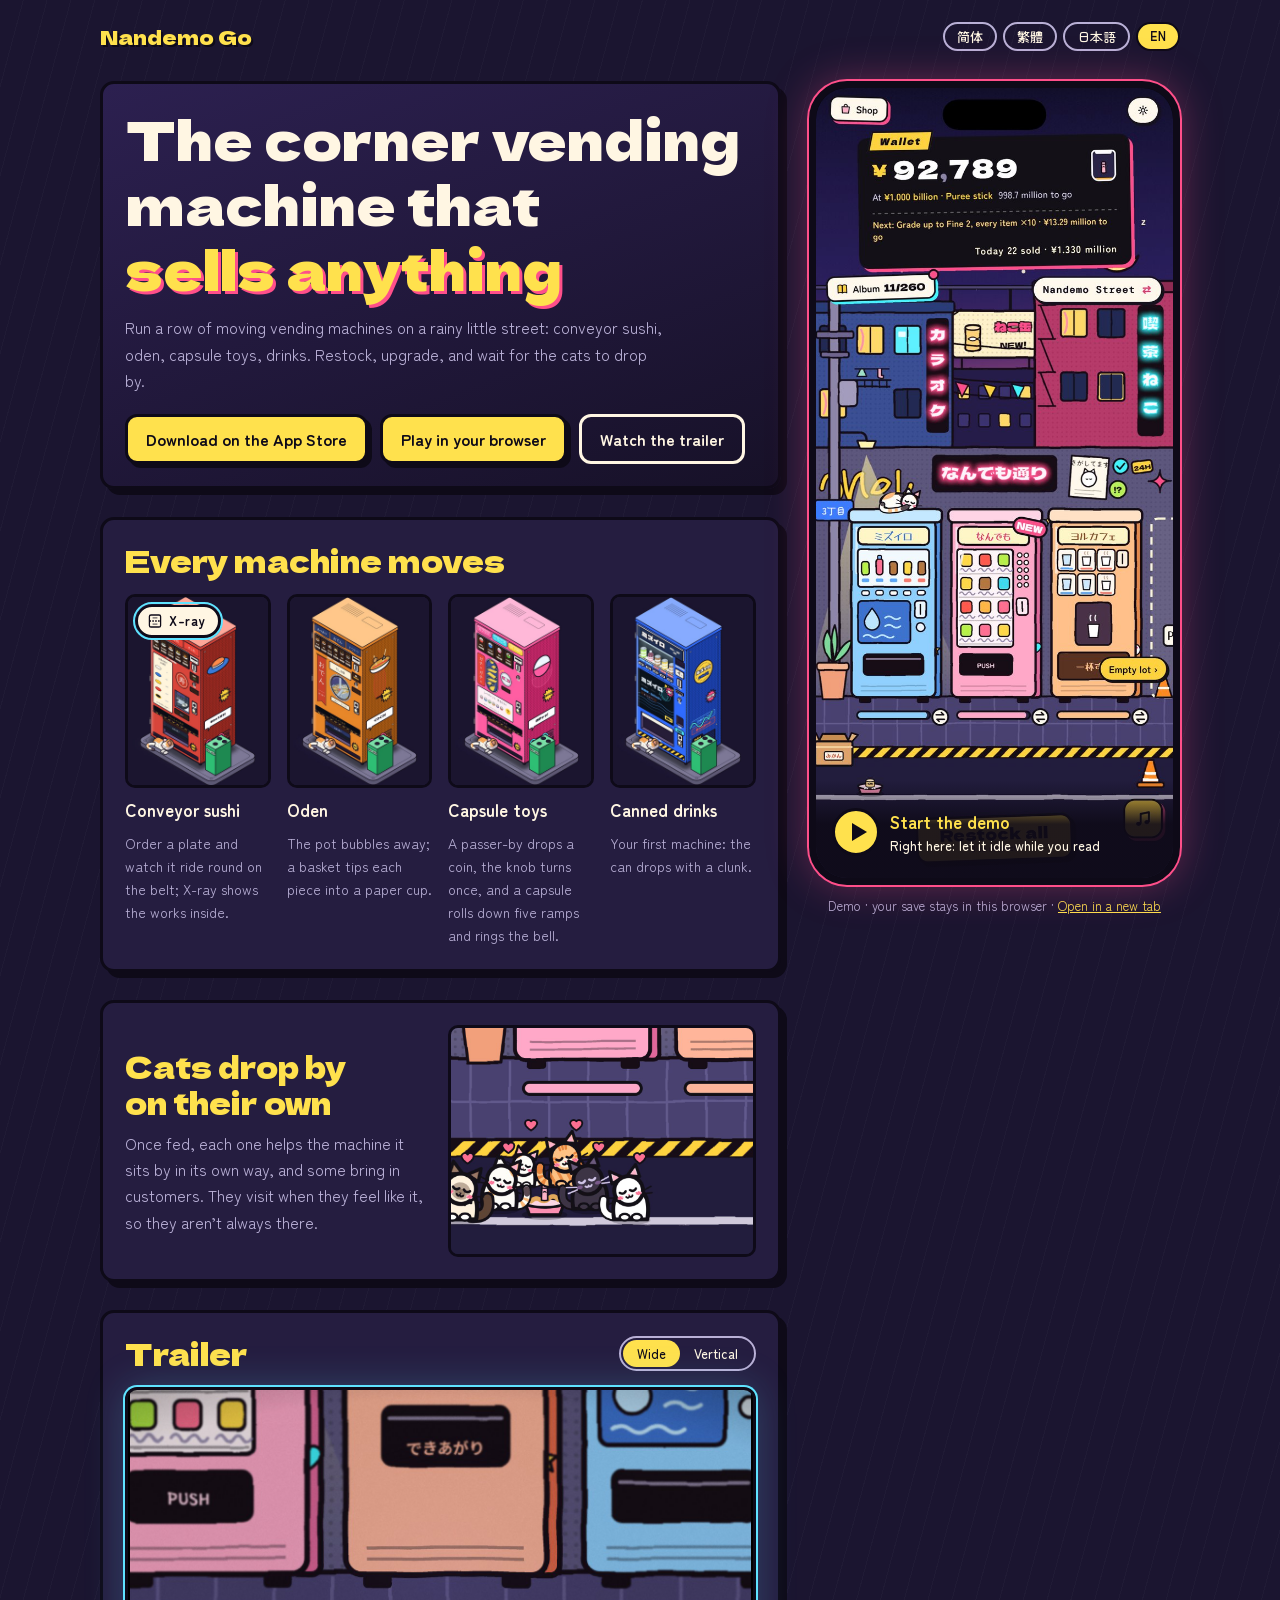
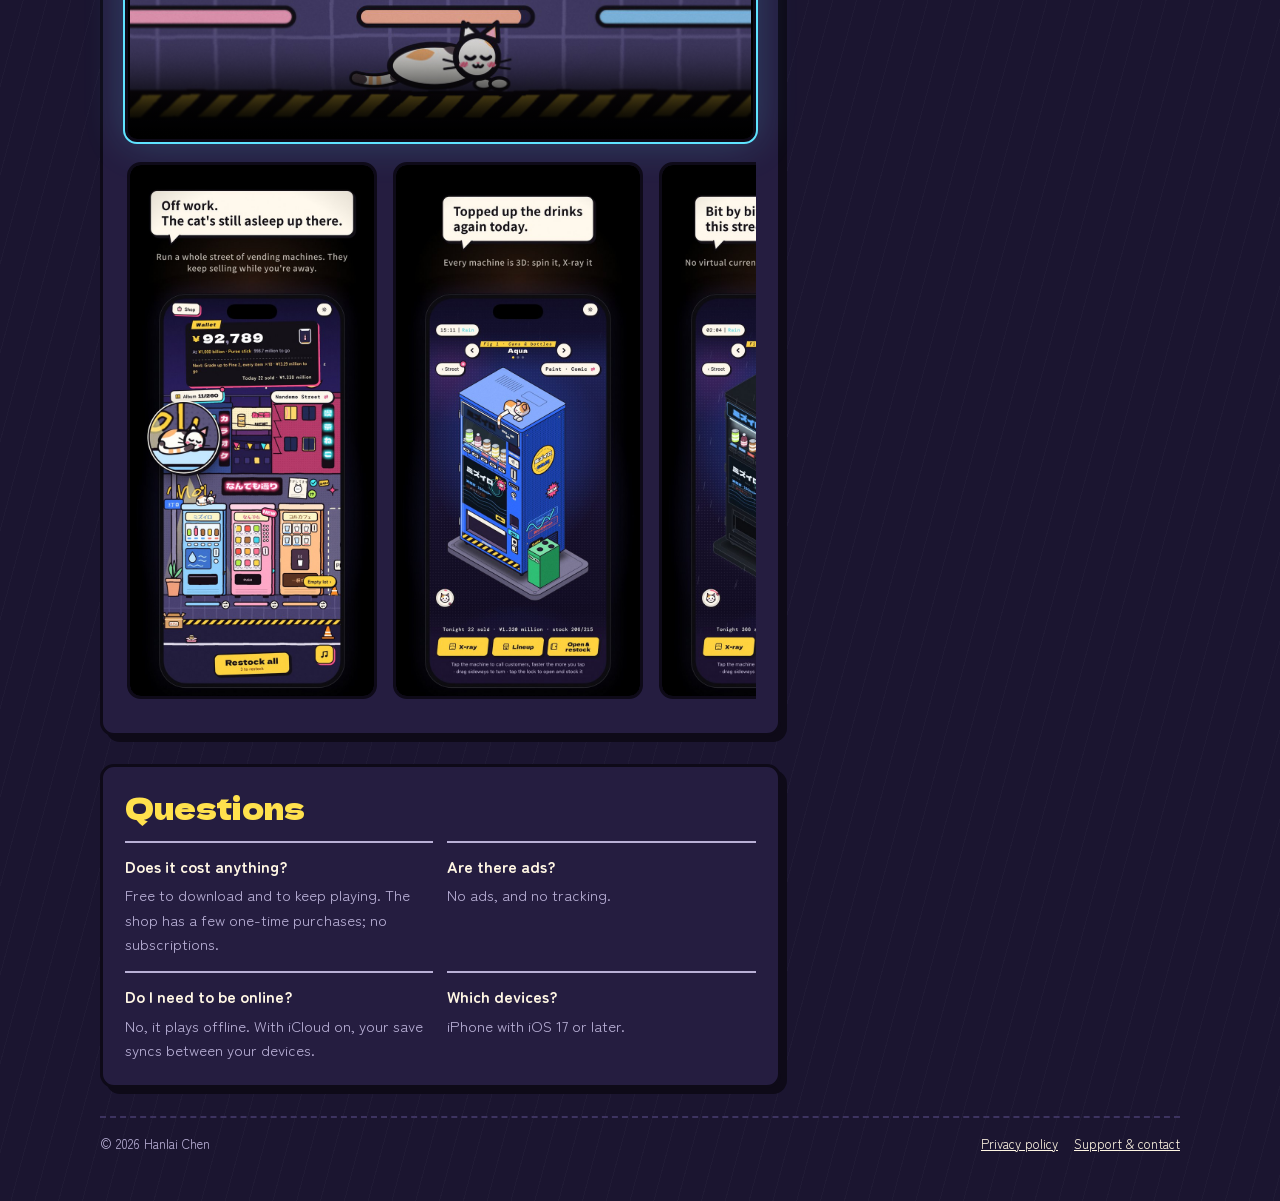
==== index.html @ 7f9e03bc "Home page: one phone that plays the game, beside the page The owner (2026-10-28): the game on the ho" ====
<!doctype html>
<html lang="zh-Hans">
<head>
<meta charset="utf-8">
<meta name="viewport" content="width=device-width,initial-scale=1,viewport-fit=cover">
<title>南丁猫自贩机 · Nandemo Go</title>
<meta name="description" content="Run a row of moving vending machines on a rainy little street, and wait for the cats to drop by. An idle game for iPhone.">
<meta name="theme-color" content="#1b1530">
<meta property="og:type" content="website">
<meta property="og:title" content="Nandemo Go: Idle Vending">
<meta property="og:description" content="Run a row of moving vending machines on a rainy little street, and wait for the cats to drop by.">
<meta property="og:url" content="https://michael2221807.github.io/nandemo-go/">
<meta property="og:image" content="https://michael2221807.github.io/nandemo-go/assets/og.jpg">
<meta name="twitter:card" content="summary_large_image">
<link rel="icon" href="assets/favicon.png">
<link rel="apple-touch-icon" href="assets/apple-touch-icon.png">
<link rel="stylesheet" href="site.css?v=20261028-1750">
</head>
<body>
<div class="wrap">
  <header class="bar">
    <a class="logo" href="./" data-t="name">南丁猫自贩机</a>
    <div class="langs" role="group" aria-label="Language"></div>
  </header>

  <div class="layout">
  <main class="flow">
  <section class="lot hero">
    <div class="hero-copy">
      <h1 data-t="h1">街角那台<em>什么都卖</em>的自贩机</h1>
      <p class="lead" data-t="lead">在雨夜的小街上经营一排会动的自动贩卖机：回转寿司、关东煮、扭蛋、饮料。补货、升级，等猫来串门。</p>
      <div class="ctas">
        <a class="badge" id="dl" href="https://apps.apple.com/app/id6826643374"><img id="badge" src="https://tools.applemarketingtools.com/api/badges/download-on-the-app-store/black/zh-cn" alt="在 App Store 下载" data-a="dl" width="150" height="50" onerror="this.parentNode.classList.add('off')"><span class="cta" data-t="dl">在 App Store 下载</span></a>
        <a class="cta" id="try" href="demo/" data-t="try">在浏览器里试玩</a>
        <a class="cta ghost" href="#trailer" data-t="watch">看预告片</a>
      </div>
    </div>
  </section>

  <section class="lot machines">
    <h2 data-t="h2m">每一台都会动</h2>
    <div class="m"><figure class="xr"><video src="assets/m/sushi.mp4" poster="assets/m/sushi.jpg" width="600" height="800" autoplay muted loop playsinline aria-hidden="true"></video><video class="in" src="assets/m/sushi-xray.mp4" poster="assets/m/sushi-xray.jpg" width="600" height="800" autoplay muted loop playsinline aria-hidden="true"></video><i class="scan"></i><button class="xrb" type="button" aria-pressed="false"><svg viewBox="0 0 20 20" fill="none" stroke="currentColor" stroke-width="1.6" aria-hidden="true"><rect x="3" y="2.5" width="14" height="15" rx="2"/><path d="M3 10h14" stroke-dasharray="2 1.6"/><path d="M7 6h6M7 14h6" opacity=".6"/></svg><span data-t="xr">透视</span></button></figure><b data-t="m1n">回转寿司</b><span data-t="m1">点一盘，看它在传送带上转过来；透视模式能看到里面的机关。</span></div>
    <div class="m"><figure><img src="assets/m/oden.jpg" alt="关东煮自贩机" data-a="m2n" width="600" height="800" loading="lazy"></figure><b data-t="m2n">关东煮</b><span data-t="m2">锅里咕嘟咕嘟，捞篮把料一块块倒进纸杯。</span></div>
    <div class="m"><figure><img src="assets/m/gacha.jpg" alt="扭蛋机" data-a="m3n" width="600" height="800" loading="lazy"></figure><b data-t="m3n">扭蛋</b><span data-t="m3">路人投币，旋钮转一圈，扭蛋顺着五道坡滚下来，敲响铃铛。</span></div>
    <div class="m"><figure><img src="assets/m/drink.jpg" alt="罐装饮料自贩机" data-a="m4n" width="600" height="800" loading="lazy"></figure><b data-t="m4n">罐装饮料</b><span data-t="m4">第一台机器，罐子「哐」地掉下来。</span></div>
  </section>

  <section class="lot cats">
    <div style="display:grid;gap:10px;min-width:0">
      <h2 data-t="h2c">猫会自己来串门</h2>
      <p class="lead" data-t="cats">喂饱它们，它们会用自己的方式帮身边的机器，有的还会招来客人。它们随心情来，不一定每次都在。</p>
    </div>
    <img src="assets/cats.jpg" alt="游戏画面：猫咪们围着碗吃饭" data-a="catsA" width="960" height="720" loading="lazy">
  </section>

  <section class="lot" id="trailer">
    <div class="th"><h2 data-t="h2t">预告片</h2><div class="seg" role="group" aria-label="Trailer"><button type="button" data-o="h" aria-pressed="true" data-t="tH">横版</button><button type="button" data-o="v" aria-pressed="false" data-t="tV">竖版</button></div></div>
    <video class="film" controls playsinline preload="none" poster="assets/poster-h.jpg" src="assets/trailer-h.mp4"></video>
    <div class="rail" id="rail"></div>
  </section>

  <section class="lot faq">
    <h2 data-t="h2f">常见问题</h2>
    <dl>
      <div><dt data-t="q1">要钱吗？</dt><dd data-t="a1">免费下载，可以一直玩下去。商店里有几件一次买断的东西，没有订阅。</dd></div>
      <div><dt data-t="q2">有广告吗？</dt><dd data-t="a2">没有广告，也不追踪你。</dd></div>
      <div><dt data-t="q3">要联网吗？</dt><dd data-t="a3">不用，离线就能玩。开了 iCloud 会在你的设备之间同步存档。</dd></div>
      <div><dt data-t="q4">支持哪些设备？</dt><dd data-t="a4">iPhone，iOS 17 或更新。</dd></div>
    </dl>
  </section>
  </main>

  <aside class="stage" id="stage" aria-label="Demo">
    <div class="phone" id="phone">
      <img id="shot" src="assets/phone-zh-Hans.jpg" alt="" data-a="shotA">
      <button type="button" class="play" id="play"><i></i><span><b data-t="playB">开始试玩</b><small data-t="playS">就在这一页，边看边挂机</small></span></button>
      <button type="button" class="shut" id="shut" data-t="shut" hidden>收起</button>
    </div>
    <p class="stage-note"><span data-t="demoNote">试玩版 · 存档留在这个浏览器里</span> · <a id="full" href="demo/" target="_blank" rel="noopener" data-t="full">全屏玩</a></p>
  </aside>
  </div>

  <footer>
    <span>© 2026 Hanlai Chen</span>
    <nav><a href="privacy.html" data-keep="privacy.html" data-t="privacy">隐私政策</a><a href="support.html" data-keep="support.html" data-t="support">支持与联系</a></nav>
  </footer>
</div>

<script src="i18n.js?v=20261028-1750"></script>
<script>
const CUT = { 'zh-Hans': '', 'zh-Hant': '-hant', ja: '-ja', en: '-en' };
const BADGE = { 'zh-Hans': 'zh-cn', 'zh-Hant': 'zh-tw', ja: 'ja-jp', en: 'en-us' };
SITE.page({
  'zh-Hans': { title: '南丁猫自贩机 · Nandemo Go', name: '南丁猫自贩机', h1: '街角那台<em>什么都卖</em>的自贩机',
    lead: '在雨夜的小街上经营一排会动的自动贩卖机：回转寿司、关东煮、扭蛋、饮料。补货、升级，等猫来串门。',
    dl: '在 App Store 下载', watch: '看预告片', trailerV: '预告片 · 71 秒竖版', shotA: '游戏截图：夜晚小街上的一排自贩机',
    h2m: '每一台都会动', m1n: '回转寿司', xr: '透视', m1: '点一盘，看它在传送带上转过来；透视模式能看到里面的机关。',
    m2n: '关东煮', m2: '锅里咕嘟咕嘟，捞篮把料一块块倒进纸杯。', m3n: '扭蛋', m3: '路人投币，旋钮转一圈，扭蛋顺着五道坡滚下来，敲响铃铛。',
    m4n: '罐装饮料', m4: '第一台机器，罐子「哐」地掉下来。',
    h2c: '猫会自己来串门', cats: '喂饱它们，它们会用自己的方式帮身边的机器，有的还会招来客人。它们随心情来，不一定每次都在。', catsA: '游戏画面：猫咪们围着碗吃饭',
    h2t: '预告片', h2f: '常见问题',
    q1: '要钱吗？', a1: '免费下载，可以一直玩下去。商店里有几件一次买断的东西，没有订阅。', q2: '有广告吗？', a2: '没有广告，也不追踪你。',
    q3: '要联网吗？', a3: '不用，离线就能玩。开了 iCloud 会在你的设备之间同步存档。', q4: '支持哪些设备？', a4: 'iPhone，iOS 17 或更新。',
    playB: '开始试玩', playS: '就在这一页，边看边挂机', shut: '收起', demoNote: '试玩版 · 存档留在这个浏览器里', full: '新标签页打开', tH: '横版', tV: '竖版',
    try: '在浏览器里试玩', privacy: '隐私政策', support: '支持与联系' },
  'zh-Hant': { title: '南丁貓自販機 · Nandemo Go', name: '南丁貓自販機', h1: '街角那台<em>什麼都賣</em>的自販機',
    lead: '在雨夜的小街上經營一排會動的自動販賣機：迴轉壽司、關東煮、扭蛋、飲料。補貨、升級，等貓來串門子。',
    dl: '在 App Store 下載', watch: '看預告片', trailerV: '預告片 · 71 秒直式', shotA: '遊戲截圖：夜晚小街上的一排自販機',
    h2m: '每一台都會動', m1n: '迴轉壽司', xr: '透視', m1: '點一盤，看它在輸送帶上轉過來；透視模式能看到裡面的機關。',
    m2n: '關東煮', m2: '鍋裡咕嘟咕嘟，撈籃把料一塊塊倒進紙杯。', m3n: '扭蛋', m3: '路人投幣，旋鈕轉一圈，扭蛋順著五道坡滾下來，敲響鈴鐺。',
    m4n: '罐裝飲料', m4: '第一台機器，罐子「哐」地掉下來。',
    h2c: '貓會自己來串門子', cats: '餵飽牠們，牠們會用自己的方式幫身邊的機器，有的還會招來客人。牠們隨心情來，不一定每次都在。', catsA: '遊戲畫面：貓咪們圍著碗吃飯',
    h2t: '預告片', h2f: '常見問題',
    q1: '要錢嗎？', a1: '免費下載，可以一直玩下去。商店裡有幾件一次買斷的東西，沒有訂閱。', q2: '有廣告嗎？', a2: '沒有廣告，也不追蹤你。',
    q3: '要連網嗎？', a3: '不用，離線就能玩。開了 iCloud 會在你的裝置之間同步存檔。', q4: '支援哪些裝置？', a4: 'iPhone，iOS 17 或更新版本。',
    playB: '開始試玩', playS: '就在這一頁，邊看邊掛機', shut: '收起', demoNote: '試玩版 · 存檔留在這個瀏覽器裡', full: '新分頁開啟', tH: '橫式', tV: '直式',
    try: '在瀏覽器裡試玩', privacy: '隱私權政策', support: '支援與聯絡' },
  ja: { title: 'なんでも自販機 · Nandemo Go', name: 'なんでも自販機', h1: '街角の<em>なんでも売る</em>自販機',
    lead: '雨の夜の小さな通りで、動く自動販売機を並べて営む。回転寿司、おでん、ガチャ、ドリンク。補充して、改良して、猫が来るのを待つ。',
    dl: 'App Store からダウンロード', watch: 'トレーラーを見る', trailerV: 'トレーラー · 71 秒 縦型', shotA: 'ゲーム画面：夜の通りに並ぶ自販機',
    h2m: 'どの台もちゃんと動く', m1n: '回転寿司', xr: '透視', m1: '一皿たのむと、ベルトに乗って回ってくる。透視モードで中のからくりも見える。',
    m2n: 'おでん', m2: '鍋がぐつぐつ。かごが具をひとつずつカップへ。', m3n: 'ガチャ', m3: '通りがかりの人がコインを入れると、ハンドルがひと回り。カプセルが五つの坂を転がって、ベルを鳴らす。',
    m4n: '缶ドリンク', m4: '最初の一台。缶が「ガコン」と落ちてくる。',
    h2c: '猫がふらっと遊びに来る', cats: 'おなかいっぱいになると、そばの台をそれぞれのやり方で手伝う。お客さんを呼んでくる猫もいる。気まぐれなので、いつもいるとは限らない。', catsA: 'ゲーム画面：お皿を囲んでごはんを食べる猫たち',
    h2t: 'トレーラー', h2f: 'よくある質問',
    q1: 'お金はかかる？', a1: 'ダウンロード無料で、ずっと遊べる。ショップには買い切りのアイテムがいくつかあり、サブスクはない。', q2: '広告はある？', a2: '広告はなく、トラッキングもしない。',
    q3: 'ネットは必要？', a3: 'いらない。オフラインで遊べる。iCloud をオンにすると、端末どうしでセーブを同期する。', q4: '対応端末は？', a4: 'iPhone、iOS 17 以降。',
    playB: '体験版をはじめる', playS: 'このページのまま、眺めながら放置できる', shut: '閉じる', demoNote: '体験版 · セーブはこのブラウザに残る', full: '新しいタブで開く', tH: '横', tV: '縦',
    try: 'ブラウザで遊ぶ', privacy: 'プライバシーポリシー', support: 'サポート・お問い合わせ' },
  en: { title: 'Nandemo Go: Idle Vending', name: 'Nandemo Go', h1: 'The corner vending machine that <em>sells anything</em>',
    lead: 'Run a row of moving vending machines on a rainy little street: conveyor sushi, oden, capsule toys, drinks. Restock, upgrade, and wait for the cats to drop by.',
    dl: 'Download on the App Store', watch: 'Watch the trailer', trailerV: 'Trailer · 71 s vertical', shotA: 'Game screenshot: a row of vending machines on a street at night',
    h2m: 'Every machine moves', m1n: 'Conveyor sushi', xr: 'X-ray', m1: 'Order a plate and watch it ride round on the belt; X-ray shows the works inside.',
    m2n: 'Oden', m2: 'The pot bubbles away; a basket tips each piece into a paper cup.', m3n: 'Capsule toys', m3: 'A passer-by drops a coin, the knob turns once, and a capsule rolls down five ramps and rings the bell.',
    m4n: 'Canned drinks', m4: 'Your first machine: the can drops with a clunk.',
    h2c: 'Cats drop by on their own', cats: 'Once fed, each one helps the machine it sits by in its own way, and some bring in customers. They visit when they feel like it, so they aren’t always there.', catsA: 'Game picture: cats eating around a bowl',
    h2t: 'Trailer', h2f: 'Questions',
    q1: 'Does it cost anything?', a1: 'Free to download and to keep playing. The shop has a few one-time purchases; no subscriptions.', q2: 'Are there ads?', a2: 'No ads, and no tracking.',
    q3: 'Do I need to be online?', a3: 'No, it plays offline. With iCloud on, your save syncs between your devices.', q4: 'Which devices?', a4: 'iPhone with iOS 17 or later.',
    playB: 'Start the demo', playS: 'Right here: let it idle while you read', shut: 'Close', demoNote: 'Demo · your save stays in this browser', full: 'Open in a new tab', tH: 'Wide', tV: 'Vertical',
    try: 'Play in your browser', privacy: 'Privacy policy', support: 'Support & contact' }
}, lang => {
  // this language's game screenshot in the phone, Apple's badge in this language, and the four store screenshots
  const shot = document.getElementById('shot');
  if (shot) shot.src = `assets/phone-${lang}.jpg`;
  // Apple's badge in this language; if it can't load, the lemon button from the sketch stands in
  document.getElementById('dl').classList.remove('off');
  document.getElementById('badge').src = `https://tools.applemarketingtools.com/api/badges/download-on-the-app-store/black/${BADGE[lang]}`;
  // the trailer in this page's language (its bubbles, chips and end card)
  const film = document.querySelector('.film'), src = `assets/trailer-${window.orient || 'h'}${CUT[lang]}.mp4`;
  if (film.getAttribute('src') !== src) film.setAttribute('src', src);
  // the demo in this page's language (a playing one reloads in it; the player's own pick in the game holds until this changes)
  const demo = `demo/?lang=${lang}`;
  document.getElementById('try').href = demo; document.getElementById('full').href = demo;
  const frame = document.querySelector('#phone iframe');
  if (frame && frame.getAttribute('src') !== demo) frame.setAttribute('src', demo);

  document.getElementById('rail').innerHTML = ['1-street', '2-machine', '3-neon', '4-album']
    .map(n => `<img src="assets/shots/${lang}-${n}.jpg" alt="" width="660" height="1434" loading="lazy">`).join('');
});
// the sushi machine's 透视 switch, as in the game: a scan line sweeps down and the works show through (up again to switch back)
const xr = document.querySelector('.m figure.xr');
xr.querySelector('.xrb').addEventListener('click', e => {
  const on = xr.classList.toggle('on'); e.currentTarget.setAttribute('aria-pressed', on); e.currentTarget.classList.add('used');
  xr.classList.add('go'); clearTimeout(xr.t); xr.t = setTimeout(() => xr.classList.remove('go'), 650);
  xr.querySelectorAll('video').forEach(v => v.play().catch(() => {}));
});
// the sushi machine's loops hold still for anyone who asked for less motion
if (matchMedia('(prefers-reduced-motion: reduce)').matches) document.querySelectorAll('.m video').forEach(v => { v.removeAttribute('autoplay'); v.pause(); });
// the trailers start at half volume (the owner, 2026-10-28: the music was too loud); the player's slider still goes up
const film = document.querySelector('.film'); film.volume = .5;
// 横版 / 竖版: one player, the vertical cut in a phone-shaped frame
window.orient = 'h';
const filmSrc = () => `assets/trailer-${window.orient}${CUT[document.documentElement.lang]}.mp4`;
document.querySelector('.seg').addEventListener('click', e => {
  const b = e.target.closest('button'); if (!b || b.dataset.o === window.orient) return;
  window.orient = b.dataset.o;
  document.querySelectorAll('.seg button').forEach(x => x.setAttribute('aria-pressed', String(x === b)));
  film.classList.toggle('v', window.orient === 'v'); film.poster = `assets/poster-${window.orient}.jpg`; film.src = filmSrc(); film.volume = .5;
});
// the demo: the game's web trial in the page's one phone. On a wide screen the phone stays in view beside the page
// (sticky) so the game idles while people read; on a narrow one it opens over the page, and 收起 puts it away
// without stopping it (the frame stays loaded), with a chip to come back
const stage = document.getElementById('stage'), phone = document.getElementById('phone'), wide = matchMedia('(min-width: 980px)');
const demoSrc = () => `demo/?lang=${document.documentElement.lang}`;
function startDemo(e) {
  if (e) e.preventDefault();
  let f = phone.querySelector('iframe');
  if (!f) {
    phone.querySelector('#shot').remove(); phone.querySelector('#play').remove();
    phone.insertAdjacentHTML('afterbegin', `<iframe src="${demoSrc()}" title="Nandemo Go demo" allow="autoplay; fullscreen"></iframe>`);
    f = phone.querySelector('iframe'); stage.classList.add('live');
  }
  if (!wide.matches) { stage.classList.add('open'); document.body.classList.add('lock'); document.getElementById('shut').hidden = false; }
  else stage.scrollIntoView({ block: 'nearest', behavior: 'smooth' });
  f.focus();
}
document.getElementById('play').addEventListener('click', startDemo);
document.getElementById('try').addEventListener('click', startDemo);
const back = document.createElement('button'); back.type = 'button'; back.className = 'cta back'; back.hidden = true;
document.body.appendChild(back); back.addEventListener('click', startDemo);
const BACK = { 'zh-Hans': '回到游戏', 'zh-Hant': '回到遊戲', ja: 'ゲームに戻る', en: 'Back to the game' };
document.getElementById('shut').addEventListener('click', () => {
  stage.classList.remove('open'); document.body.classList.remove('lock'); document.getElementById('shut').hidden = true; back.textContent = BACK[document.documentElement.lang]; back.hidden = false;
});
</script>
</body>
</html>
---- site.css ----
/* 夜街霓虹 (style A, the sketch of 2026-10-24): one long night street — each section is a lit "lot" on the street */
@import url("https://fonts.googleapis.com/css2?family=Dela+Gothic+One&family=ZCOOL+QingKe+HuangYou&family=Zen+Maru+Gothic:wght@500;700&family=DM+Mono:wght@400;500&family=Noto+Sans+SC:wght@500;700&family=Noto+Sans+TC:wght@500;700&family=Chiron+GoRound+TC:wght@900&display=swap");
:root{
  --night:#1b1530; --night2:#251d40; --ink:#0e0a18; --paper:#fff6e3;
  --lemon:#ffe14d; --neon:#ff4f8a; --cyan:#5fe3ff; --muted:#b9b0d6;
  --display:"Dela Gothic One","Hiragino Sans",sans-serif;
  --body:"Zen Maru Gothic","PingFang SC","Hiragino Sans","Microsoft YaHei",sans-serif;
  --mono:"DM Mono",ui-monospace,monospace;
  color-scheme:dark;
}
/* Chinese text in faces that carry its own glyphs: the game's ND Sans for 简体, its 繁體 faces (Noto Sans TC, Chiron GoRound TC) */
html:lang(zh-Hans){--body:"Noto Sans SC","PingFang SC","Microsoft YaHei",sans-serif}
html:lang(zh-Hant){--body:"Noto Sans TC","PingFang TC","Microsoft JhengHei",sans-serif;--display:"Chiron GoRound TC","Dela Gothic One","PingFang TC",sans-serif}
*{box-sizing:border-box}
html{background:var(--night)}
body{margin:0;background:var(--night);color:var(--paper);font-family:var(--body);font-size:16px;line-height:1.65;-webkit-font-smoothing:antialiased;
  padding-left:max(16px,env(safe-area-inset-left,0px));padding-right:max(16px,env(safe-area-inset-right,0px));
  background-image:repeating-linear-gradient(105deg,transparent 0 22px,rgba(255,255,255,.025) 22px 23px)}
.wrap{max-width:1080px;margin:0 auto;display:grid;grid-template-columns:minmax(0,1fr);gap:28px;padding-block:20px calc(48px + env(safe-area-inset-bottom,0px))}
h1,h2{font-family:var(--display);font-weight:400;margin:0;text-wrap:balance;line-height:1.2}
html:lang(zh-Hans) h1,html:lang(zh-Hans) h2,html:lang(zh-Hans) .logo{font-family:"ZCOOL QingKe HuangYou","PingFang SC",sans-serif;letter-spacing:.02em}
html:lang(zh-Hant) h1,html:lang(zh-Hant) h2,html:lang(zh-Hant) .logo{font-weight:900}
p{margin:0}
a{color:inherit}
.lot{position:relative;display:grid;grid-template-columns:minmax(0,1fr);gap:16px;padding:22px;border:3px solid var(--ink);border-radius:14px;background:var(--night2);box-shadow:6px 6px 0 var(--ink)}
.bar{display:flex;flex-wrap:wrap;align-items:center;justify-content:space-between;gap:12px}
.logo{font-family:var(--display);font-size:20px;color:var(--lemon);text-shadow:2px 2px 0 var(--ink);text-decoration:none}
.langs{display:flex;flex-wrap:wrap;gap:6px}
.langs button{font:500 13px var(--mono);color:var(--paper);background:transparent;border:2px solid var(--muted);border-radius:999px;padding:3px 12px;cursor:pointer}
.langs button:lang(zh-Hans){font-family:"Noto Sans SC",var(--mono)}
.langs button:lang(zh-Hant){font-family:"Noto Sans TC",var(--mono)}
.langs button:lang(ja){font-family:"Zen Maru Gothic",var(--mono)}
.langs button[aria-pressed="true"]{background:var(--lemon);color:var(--ink);border-color:var(--ink)}
.langs button:focus-visible,.cta:focus-visible,.badge:focus-visible,.play:focus-visible,footer a:focus-visible,.logo:focus-visible{outline:3px solid var(--cyan);outline-offset:2px}
.hero{gap:28px;background:linear-gradient(160deg,#2c2050,#171128)}
.hero-copy{display:grid;gap:14px;min-width:0}
.hero h1{font-size:clamp(30px,5.4vw,54px)}
.hero h1 em{font-style:normal;color:var(--lemon);text-shadow:3px 3px 0 var(--neon)}
.lead{color:var(--muted);max-width:34em}
.ctas{display:flex;flex-wrap:wrap;align-items:center;gap:12px;margin-top:6px}
.badge{display:inline-block;line-height:0;border-radius:10px}
.badge img{height:50px;width:auto}
.badge .cta{display:none}
.badge.off{line-height:normal}
.badge.off img{display:none}
.badge.off .cta{display:inline-block}
.cta{font:700 16px var(--body);color:var(--ink);background:var(--lemon);border:3px solid var(--ink);border-radius:12px;padding:10px 18px;box-shadow:4px 4px 0 var(--ink);text-decoration:none;cursor:pointer}
.cta.ghost{background:transparent;color:var(--paper);border-color:var(--paper);box-shadow:none}
.phone{justify-self:center;width:100%;aspect-ratio:9/19.5;border:7px solid var(--ink);border-radius:38px;overflow:hidden;position:relative;background:#000;box-shadow:0 0 0 2px var(--neon),0 0 40px rgba(255,79,138,.35)}
.phone img{width:100%;height:100%;display:block;object-fit:cover;background:#000}
.phone iframe{width:100%;height:100%;border:0;display:block;background:#000}
.play{position:absolute;inset:auto 0 0;display:flex;align-items:center;gap:10px;padding:16px 14px 18px;border:0;color:var(--paper);text-align:left;cursor:pointer;
  background:linear-gradient(transparent,rgba(14,10,24,.92) 45%);font:500 13px var(--body)}
.play i{width:38px;height:38px;border-radius:50%;background:var(--lemon);border:3px solid var(--ink);position:relative;flex:none}
.play i::after{content:"";position:absolute;left:13px;top:9px;border-left:12px solid var(--ink);border-top:7px solid transparent;border-bottom:7px solid transparent}
h2{font-size:clamp(22px,3.4vw,30px);color:var(--lemon)}
.machines{grid-template-columns:repeat(4,minmax(0,1fr))}
.machines h2{grid-column:1/-1}
.m{display:grid;gap:8px;align-content:start}
.m figure{position:relative;margin:0;aspect-ratio:3/4;border:3px solid var(--ink);border-radius:10px;overflow:hidden;background:var(--night);display:grid;place-items:center}
.m figure img,.m figure video{width:100%;height:100%;object-fit:cover;display:block}
/* the sushi card's 透视 switch: the X-ray loop lies on top, uncovered from the top down behind a scan line */
.m figure.xr video.in{position:absolute;inset:0;clip-path:inset(0 0 100% 0);transition:clip-path .7s cubic-bezier(.55,0,.35,1)}
.m figure.xr.on video.in{clip-path:inset(0)}
.m figure.xr .scan{position:absolute;left:0;right:0;top:0;height:2px;background:var(--cyan);box-shadow:0 0 10px 2px rgba(95,227,255,.7);opacity:0;pointer-events:none;transition:top .7s cubic-bezier(.55,0,.35,1),opacity .2s}
.m figure.xr.on .scan{top:calc(100% - 2px)}
.m figure.xr.go .scan{opacity:1}
.xrb{position:absolute;left:8px;top:8px;display:inline-flex;align-items:center;gap:6px;font:700 13px/1 var(--body);letter-spacing:.04em;color:var(--ink);background:var(--paper);border:2px solid var(--ink);border-radius:999px;padding:6px 12px 6px 9px;box-shadow:2px 2px 0 var(--ink);cursor:pointer}
.xrb svg{width:16px;height:16px;flex:none}
.m .xrb span{color:inherit;font-size:inherit}
.xrb[aria-pressed="true"]{background:var(--cyan)}
.xrb:active{transform:translate(1px,1px);box-shadow:1px 1px 0 var(--ink)}
.xrb:focus-visible{outline:3px solid var(--lemon);outline-offset:2px}
@media (prefers-reduced-motion:no-preference){.xrb:not(.used)::after{content:"";position:absolute;inset:-5px;border:2px solid var(--cyan);border-radius:999px;animation:xping 1.8s ease-out infinite}@keyframes xping{0%{opacity:.9;transform:scale(.92)}70%,100%{opacity:0;transform:scale(1.18)}}}
@media (prefers-reduced-motion:reduce){.m figure.xr video.in,.m figure.xr .scan{transition:none}}
.m b{font-weight:700;font-size:17px}
.m span{color:var(--muted);font-size:14px}
.cats{grid-template-columns:minmax(0,1fr) minmax(0,1fr);align-items:center}
.cats img{width:100%;height:auto;border:3px solid var(--ink);border-radius:10px;display:block}
.film{width:100%;max-width:100%;aspect-ratio:16/9;display:block;border:3px solid var(--ink);border-radius:12px;background:#000;box-shadow:0 0 0 2px var(--cyan),0 0 40px rgba(95,227,255,.22)}
.rail{display:flex;gap:16px;overflow-x:auto;scroll-snap-type:x mandatory;padding:4px 2px 12px;justify-content:safe center}
.rail img{flex:0 0 auto;width:min(62vw,250px);height:auto;border:3px solid var(--ink);border-radius:14px;scroll-snap-align:center;display:block}
.faq dl{display:grid;grid-template-columns:repeat(auto-fit,minmax(220px,1fr));gap:14px;margin:0}
.faq div{border-top:2px solid var(--muted);padding-top:10px}
.faq dt{font-weight:700}
.faq dd{margin:4px 0 0;color:var(--muted);font-size:15px}
footer{display:flex;flex-wrap:wrap;gap:8px 20px;align-items:center;justify-content:space-between;color:var(--muted);font:400 13px var(--body);border-top:2px dashed #3d3360;padding-top:16px}
footer nav{display:flex;flex-wrap:wrap;gap:16px}
footer a{color:var(--paper)}
/* privacy and support: the same lot, a column of text */
.doc{gap:10px}
.doc h1{font-size:clamp(28px,4.6vw,40px);color:var(--lemon)}
.doc h2{font-size:20px;margin-top:18px}
.doc .date{font:500 13px var(--mono);color:var(--cyan)}
.doc p{max-width:40em;color:var(--paper)}
.doc .qa{border-top:2px solid var(--muted);padding-top:10px;margin-top:8px;max-width:40em}
.doc .qa b{display:block}
.doc .qa p{color:var(--muted)}
/* the page and its one phone (2026-10-28, the owner: the game on the home page, to leave idling while reading).
   Wide: the page on the left, the phone on the right staying in view (sticky). Narrow: the phone after the opening
   lot; the game opens over the page, 收起 puts it away still running, a chip brings it back */
.layout{display:grid;grid-template-columns:minmax(0,1fr) auto;gap:28px;align-items:start}
.flow{display:grid;grid-template-columns:minmax(0,1fr);gap:28px;min-width:0}
.stage{position:sticky;top:20px;display:grid;gap:10px;width:calc((100dvh - 96px) * 9 / 19.5);max-width:400px;min-width:300px}
.stage-note{font-size:13px;color:var(--muted);text-align:center}
.stage-note a{color:var(--lemon)}
.play{inset:auto 0 0;padding:28px 16px 22px}
.play span{display:grid;gap:2px}
.play b{font:700 17px var(--body);color:var(--lemon)}
.play small{font-size:13px;color:var(--paper)}
.play i{width:48px;height:48px}
.play i::after{left:17px;top:12px;border-left-width:15px;border-top-width:9px;border-bottom-width:9px}
@media (prefers-reduced-motion:no-preference){.stage:not(.live) .play i{animation:nudge 2.4s ease-in-out infinite}@keyframes nudge{0%,100%{transform:scale(1)}50%{transform:scale(1.08)}}}
.stage.live .phone{box-shadow:0 0 0 2px var(--lemon),0 0 46px rgba(255,225,77,.3)}
.shut{position:absolute;left:12px;top:calc(12px + env(safe-area-inset-top,0px));z-index:2;font:700 14px var(--body);color:var(--ink);background:var(--paper);border:2px solid var(--ink);border-radius:999px;padding:6px 14px;box-shadow:2px 2px 0 var(--ink);cursor:pointer}
.back{position:fixed;right:16px;bottom:calc(16px + env(safe-area-inset-bottom,0px));z-index:5}
.machines{grid-template-columns:repeat(2,minmax(0,1fr))}
.th{display:flex;flex-wrap:wrap;align-items:center;justify-content:space-between;gap:12px}
.seg{display:inline-flex;border:2px solid var(--muted);border-radius:999px;padding:2px}
.seg button{font:500 13px var(--body);color:var(--paper);background:transparent;border:0;border-radius:999px;padding:4px 14px;cursor:pointer}
.seg button[aria-pressed="true"]{background:var(--lemon);color:var(--ink)}
.film.v{aspect-ratio:9/16;max-height:80dvh;width:auto;justify-self:center}
@media (min-width:1240px){.machines{grid-template-columns:repeat(4,minmax(0,1fr))}}
@media (max-width:979px){
  .layout{grid-template-columns:minmax(0,1fr)}
  .stage{position:static;width:min(340px,100%);min-width:0;justify-self:center;order:-1}
  .flow{display:contents}
  .flow>.hero{order:-2}
  .stage.open{position:fixed;inset:0;z-index:10;width:100%;max-width:none;justify-self:stretch;margin:0;padding:env(safe-area-inset-top,0px) 0 0;background:#000}
  .stage.open .phone{width:100%;height:100%;aspect-ratio:auto;border:0;border-radius:0;box-shadow:none}
  .stage.open .stage-note{display:none}
  body.lock{overflow:hidden}
}
@media (max-width:720px){.cats{grid-template-columns:minmax(0,1fr)}}
@media (prefers-reduced-motion:no-preference){.logo{animation:flick 6s infinite}@keyframes flick{0%,92%,100%{opacity:1}93%{opacity:.55}95%{opacity:1}96%{opacity:.7}}}
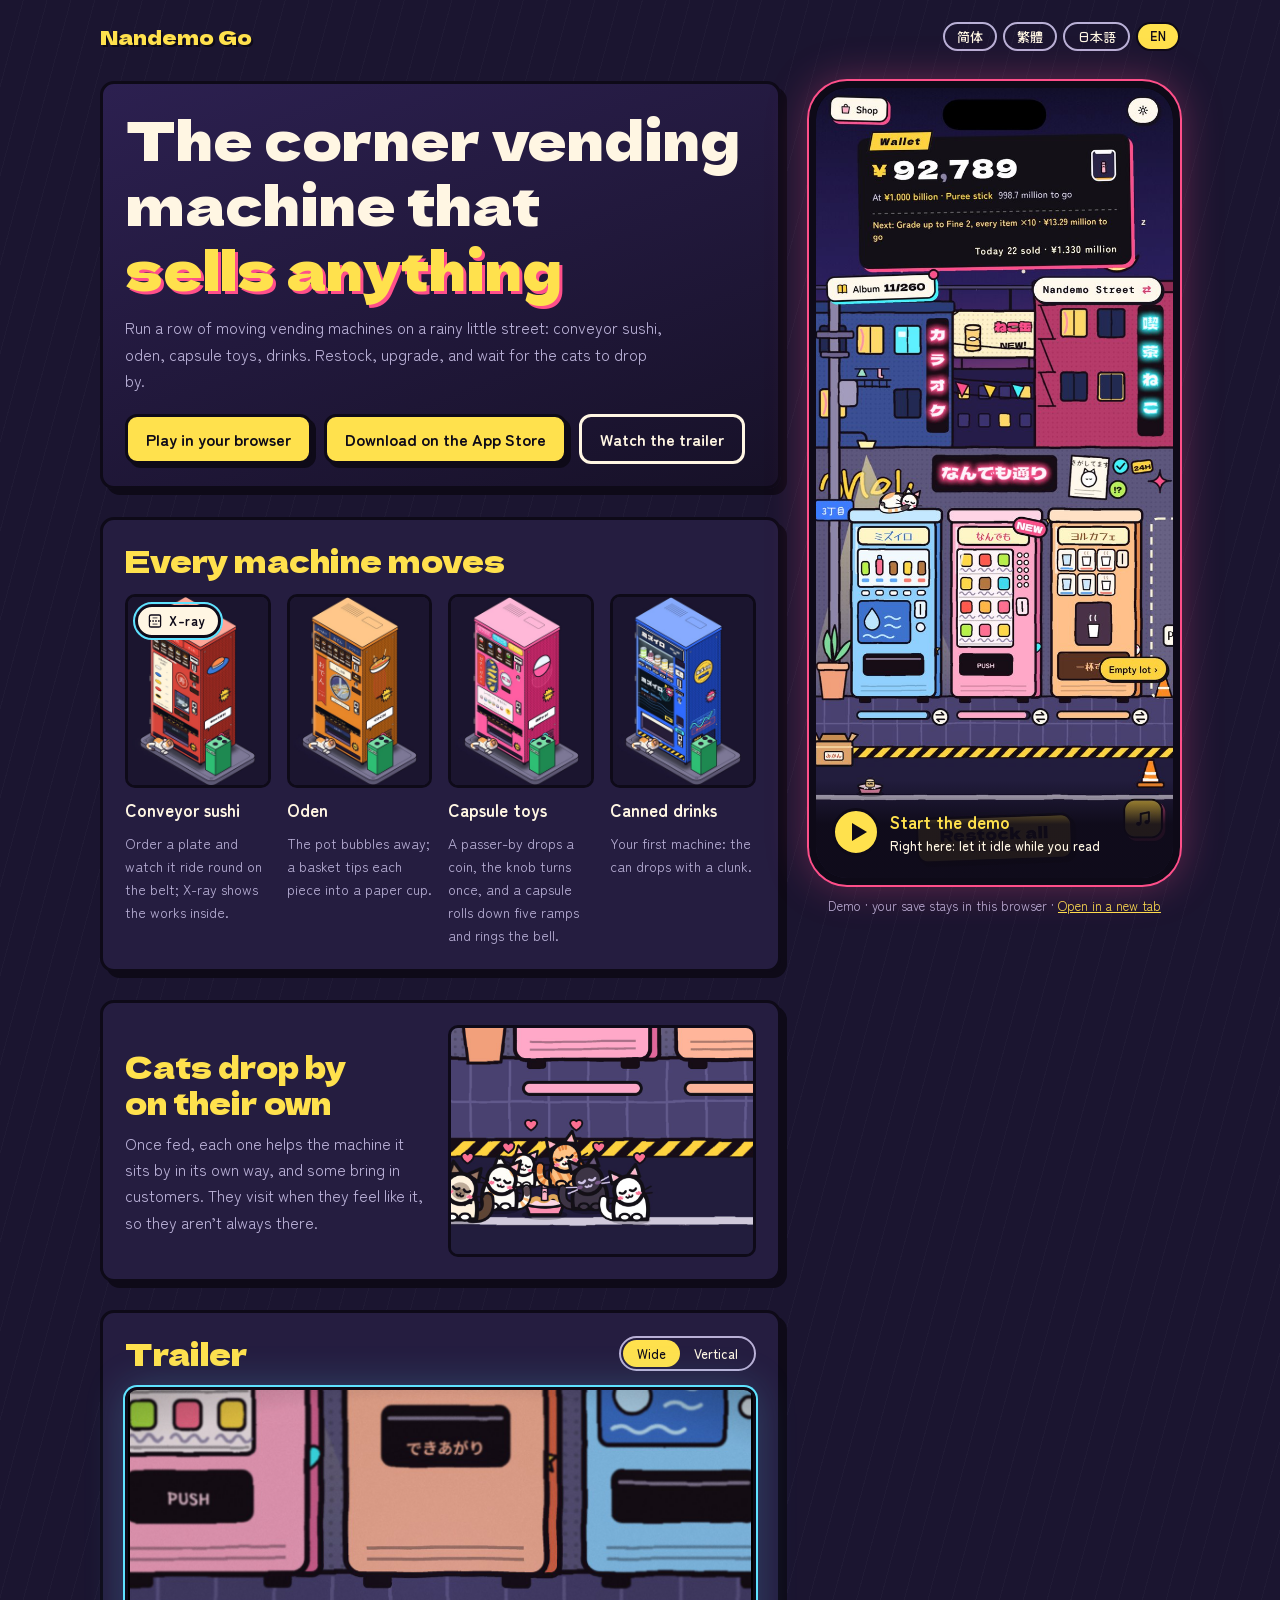
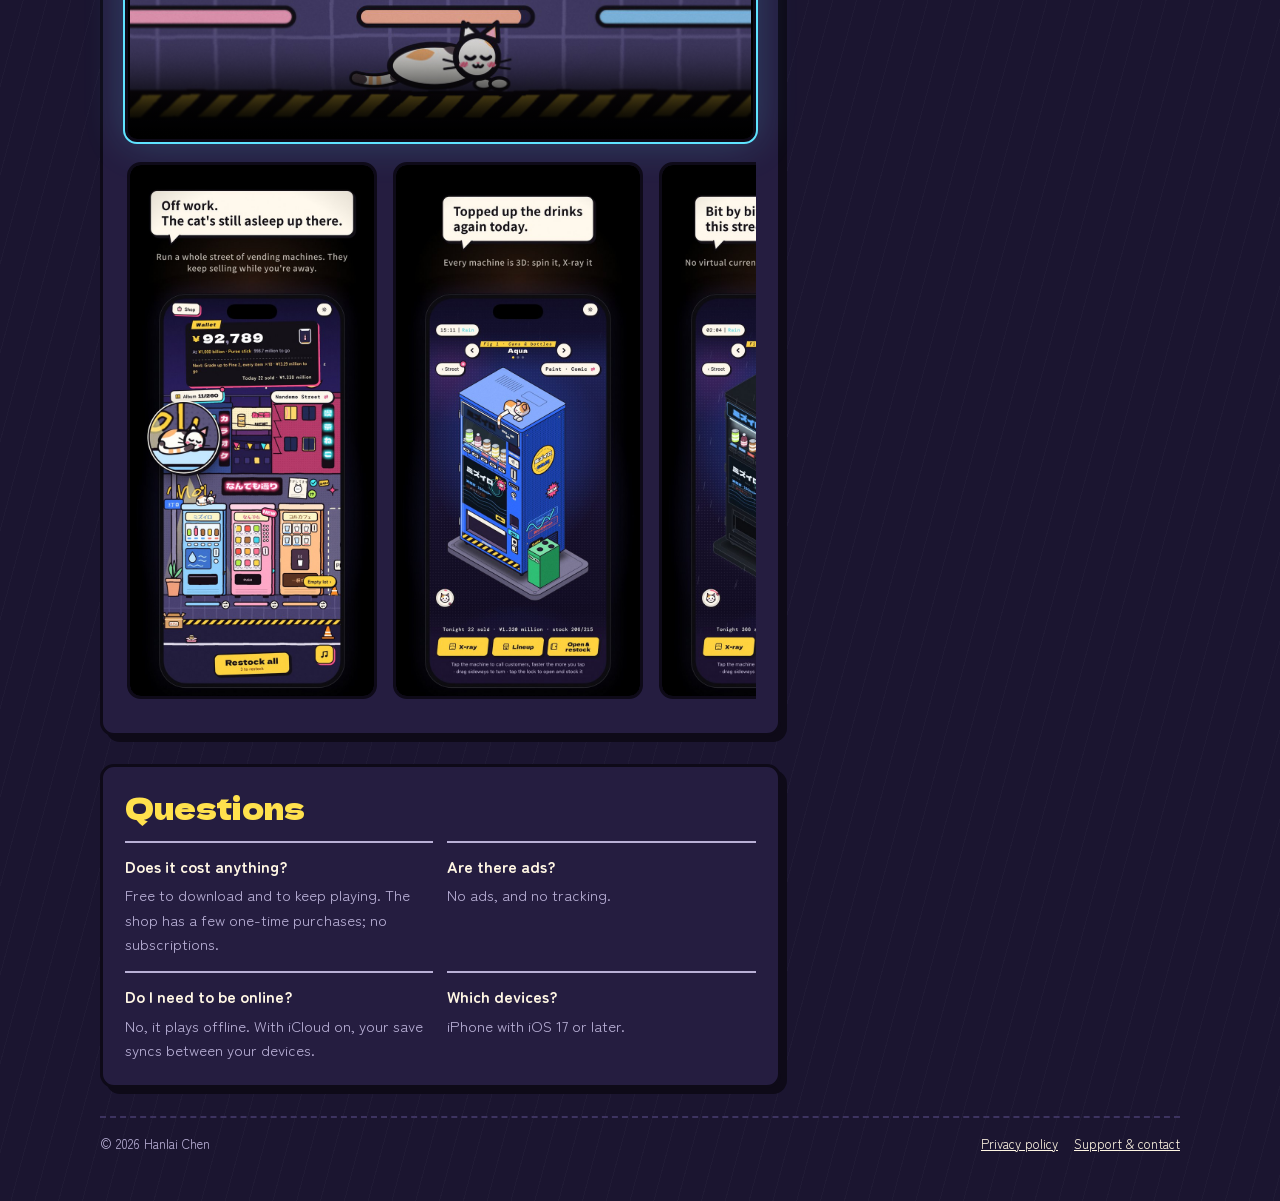
==== commit 89ff40d5: "Home page on a phone: the game at an iPhone's width, scaled to fit; the opening buttons in one block" ====
--- a/index.html
+++ b/index.html
@@ -14,7 +14,7 @@
 <meta name="twitter:card" content="summary_large_image">
 <link rel="icon" href="assets/favicon.png">
 <link rel="apple-touch-icon" href="assets/apple-touch-icon.png">
-<link rel="stylesheet" href="site.css?v=20261028-1750">
+<link rel="stylesheet" href="site.css?v=20261028-1810">
 </head>
 <body>
 <div class="wrap">
@@ -30,8 +30,8 @@
       <h1 data-t="h1">街角那台<em>什么都卖</em>的自贩机</h1>
       <p class="lead" data-t="lead">在雨夜的小街上经营一排会动的自动贩卖机：回转寿司、关东煮、扭蛋、饮料。补货、升级，等猫来串门。</p>
       <div class="ctas">
+        <a class="cta" id="try" href="demo/" data-t="try">在浏览器里试玩</a>
         <a class="badge" id="dl" href="https://apps.apple.com/app/id6826643374"><img id="badge" src="https://tools.applemarketingtools.com/api/badges/download-on-the-app-store/black/zh-cn" alt="在 App Store 下载" data-a="dl" width="150" height="50" onerror="this.parentNode.classList.add('off')"><span class="cta" data-t="dl">在 App Store 下载</span></a>
-        <a class="cta" id="try" href="demo/" data-t="try">在浏览器里试玩</a>
         <a class="cta ghost" href="#trailer" data-t="watch">看预告片</a>
       </div>
     </div>
@@ -86,7 +86,7 @@
   </footer>
 </div>
 
-<script src="i18n.js?v=20261028-1750"></script>
+<script src="i18n.js?v=20261028-1810"></script>
 <script>
 const CUT = { 'zh-Hans': '', 'zh-Hant': '-hant', ja: '-ja', en: '-en' };
 const BADGE = { 'zh-Hans': 'zh-cn', 'zh-Hant': 'zh-tw', ja: 'ja-jp', en: 'en-us' };
@@ -189,12 +189,20 @@
   if (!f) {
     phone.querySelector('#shot').remove(); phone.querySelector('#play').remove();
     phone.insertAdjacentHTML('afterbegin', `<iframe src="${demoSrc()}" title="Nandemo Go demo" allow="autoplay; fullscreen"></iframe>`);
-    f = phone.querySelector('iframe'); stage.classList.add('live');
+    f = phone.querySelector('iframe'); stage.classList.add('live'); fit();
   }
   if (!wide.matches) { stage.classList.add('open'); document.body.classList.add('lock'); document.getElementById('shut').hidden = false; }
   else stage.scrollIntoView({ block: 'nearest', behavior: 'smooth' });
   f.focus();
 }
+// the game is laid out at an iPhone's width (390) and scaled down to fit a narrower phone frame, so it looks as it
+// does in the app instead of squeezing its own layout (the owner, 2026-10-28: cramped on a phone)
+const fit = () => {
+  const f = phone.querySelector('iframe'); if (!f) return;
+  const W = phone.clientWidth, H = phone.clientHeight, k = Math.min(1, W / 390);
+  Object.assign(f.style, { width: W / k + 'px', height: H / k + 'px', transform: k < 1 ? `scale(${k})` : '', transformOrigin: '0 0' });
+};
+new ResizeObserver(fit).observe(phone);
 document.getElementById('play').addEventListener('click', startDemo);
 document.getElementById('try').addEventListener('click', startDemo);
 const back = document.createElement('button'); back.type = 'button'; back.className = 'cta back'; back.hidden = true;
--- a/site.css
+++ b/site.css
@@ -49,6 +49,7 @@
 .phone{justify-self:center;width:100%;aspect-ratio:9/19.5;border:7px solid var(--ink);border-radius:38px;overflow:hidden;position:relative;background:#000;box-shadow:0 0 0 2px var(--neon),0 0 40px rgba(255,79,138,.35)}
 .phone img{width:100%;height:100%;display:block;object-fit:cover;background:#000}
 .phone iframe{width:100%;height:100%;border:0;display:block;background:#000}
+.stage.open .phone iframe{position:absolute;left:0;top:0}
 .play{position:absolute;inset:auto 0 0;display:flex;align-items:center;gap:10px;padding:16px 14px 18px;border:0;color:var(--paper);text-align:left;cursor:pointer;
   background:linear-gradient(transparent,rgba(14,10,24,.92) 45%);font:500 13px var(--body)}
 .play i{width:38px;height:38px;border-radius:50%;background:var(--lemon);border:3px solid var(--ink);position:relative;flex:none}
@@ -126,10 +127,24 @@
   .stage{position:static;width:min(340px,100%);min-width:0;justify-self:center;order:-1}
   .flow{display:contents}
   .flow>.hero{order:-2}
-  .stage.open{position:fixed;inset:0;z-index:10;width:100%;max-width:none;justify-self:stretch;margin:0;padding:env(safe-area-inset-top,0px) 0 0;background:#000}
+  .stage.open{position:fixed;inset:0;z-index:10;width:100%;max-width:none;justify-self:stretch;margin:0;padding:calc(52px + env(safe-area-inset-top,0px)) 0 0;background:var(--night)}
   .stage.open .phone{width:100%;height:100%;aspect-ratio:auto;border:0;border-radius:0;box-shadow:none}
   .stage.open .stage-note{display:none}
+  .stage.open .shut{position:fixed;left:16px;top:calc(9px + env(safe-area-inset-top,0px))}
   body.lock{overflow:hidden}
 }
 @media (max-width:720px){.cats{grid-template-columns:minmax(0,1fr)}}
+/* a phone: the opening lot's buttons in one tidy block, the same height: 在浏览器里试玩 across, the App Store badge
+   and 看预告片 side by side under it */
+@media (max-width:600px){
+  .ctas{display:grid;grid-template-columns:1fr 1fr;gap:12px}
+  .ctas>*{height:52px;margin:0}
+  .ctas .cta{display:flex;align-items:center;justify-content:center;text-align:center;padding:0 6px;font-size:clamp(13px,3.9vw,16px);line-height:1.2;white-space:nowrap}
+  .ctas #try{grid-column:1/-1}
+  .ctas .badge:not(.off) .cta{display:none}
+  .badge{display:flex;align-items:center;justify-content:center;background:#000;border:3px solid var(--ink);border-radius:12px}
+  .badge img{height:40px}
+  .badge.off{background:none;border:0}
+  .badge.off .cta{width:100%;height:100%}
+}
 @media (prefers-reduced-motion:no-preference){.logo{animation:flick 6s infinite}@keyframes flick{0%,92%,100%{opacity:1}93%{opacity:.55}95%{opacity:1}96%{opacity:.7}}}
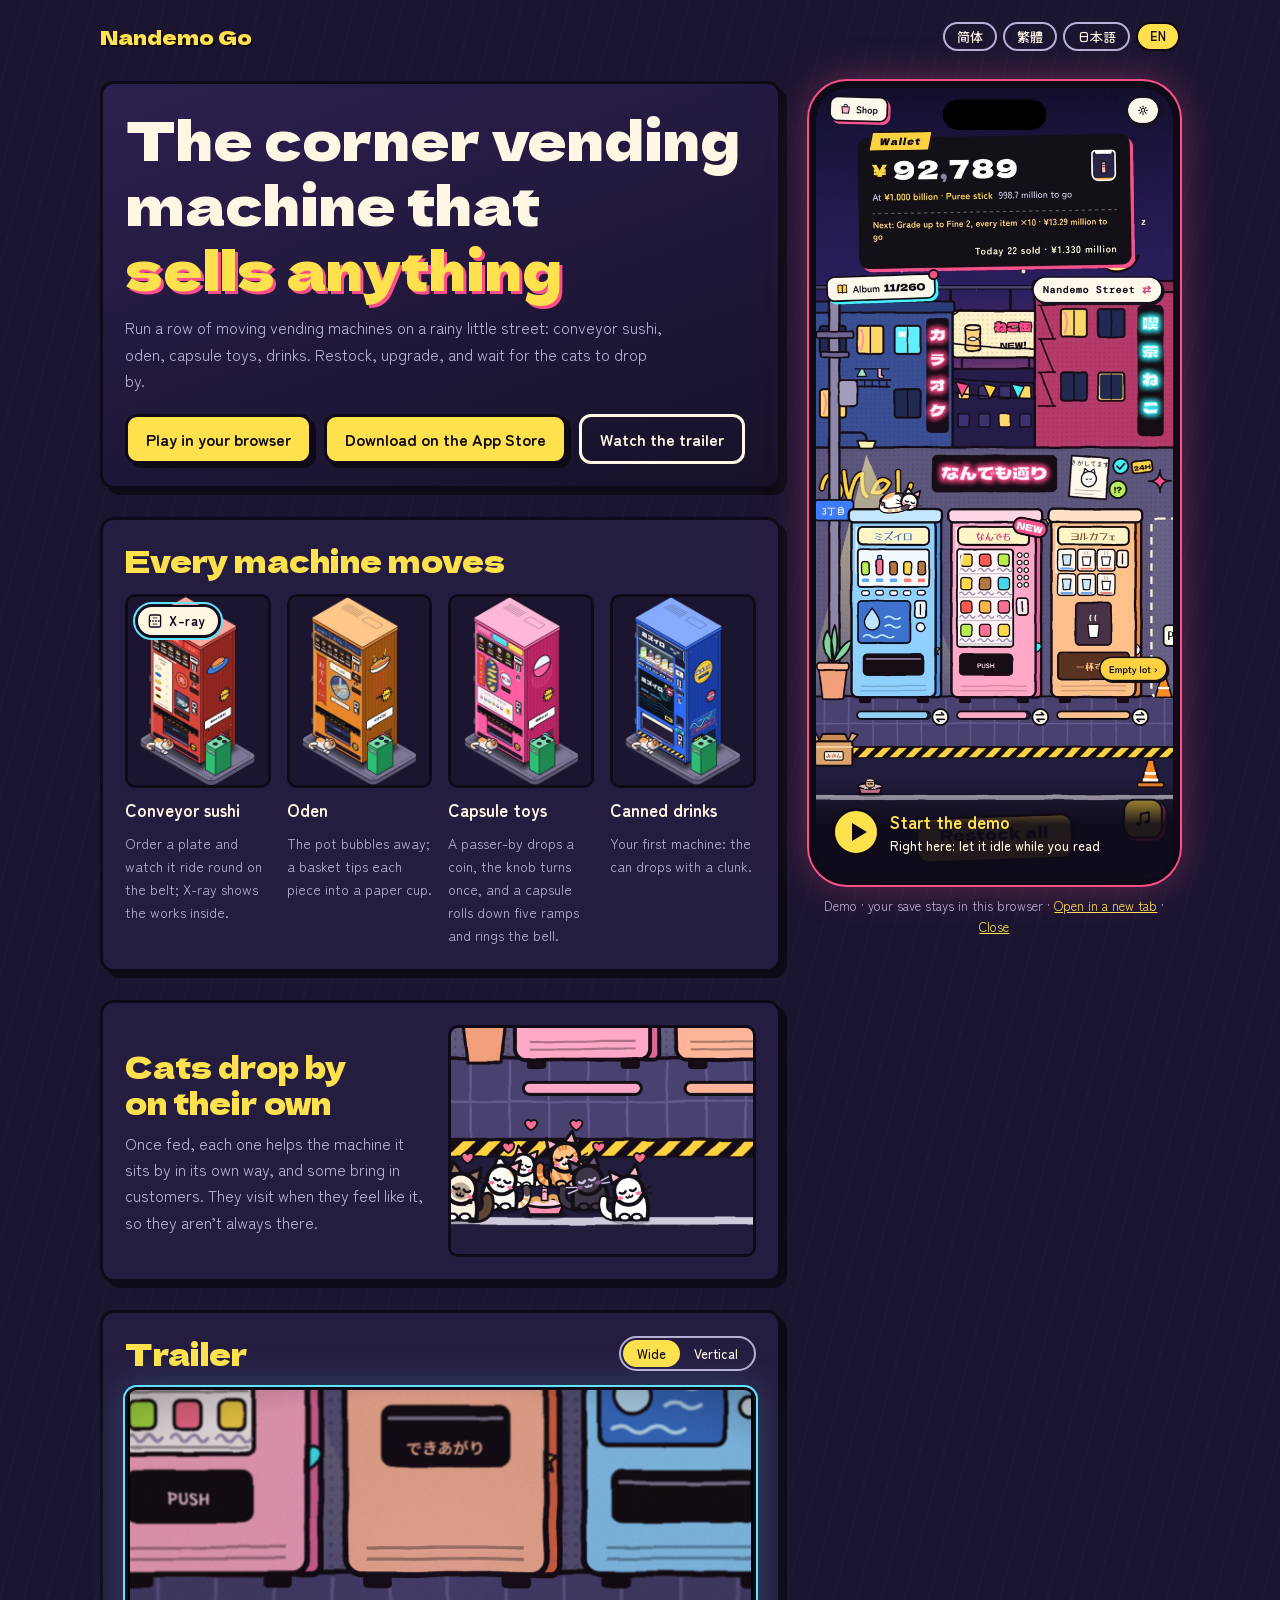
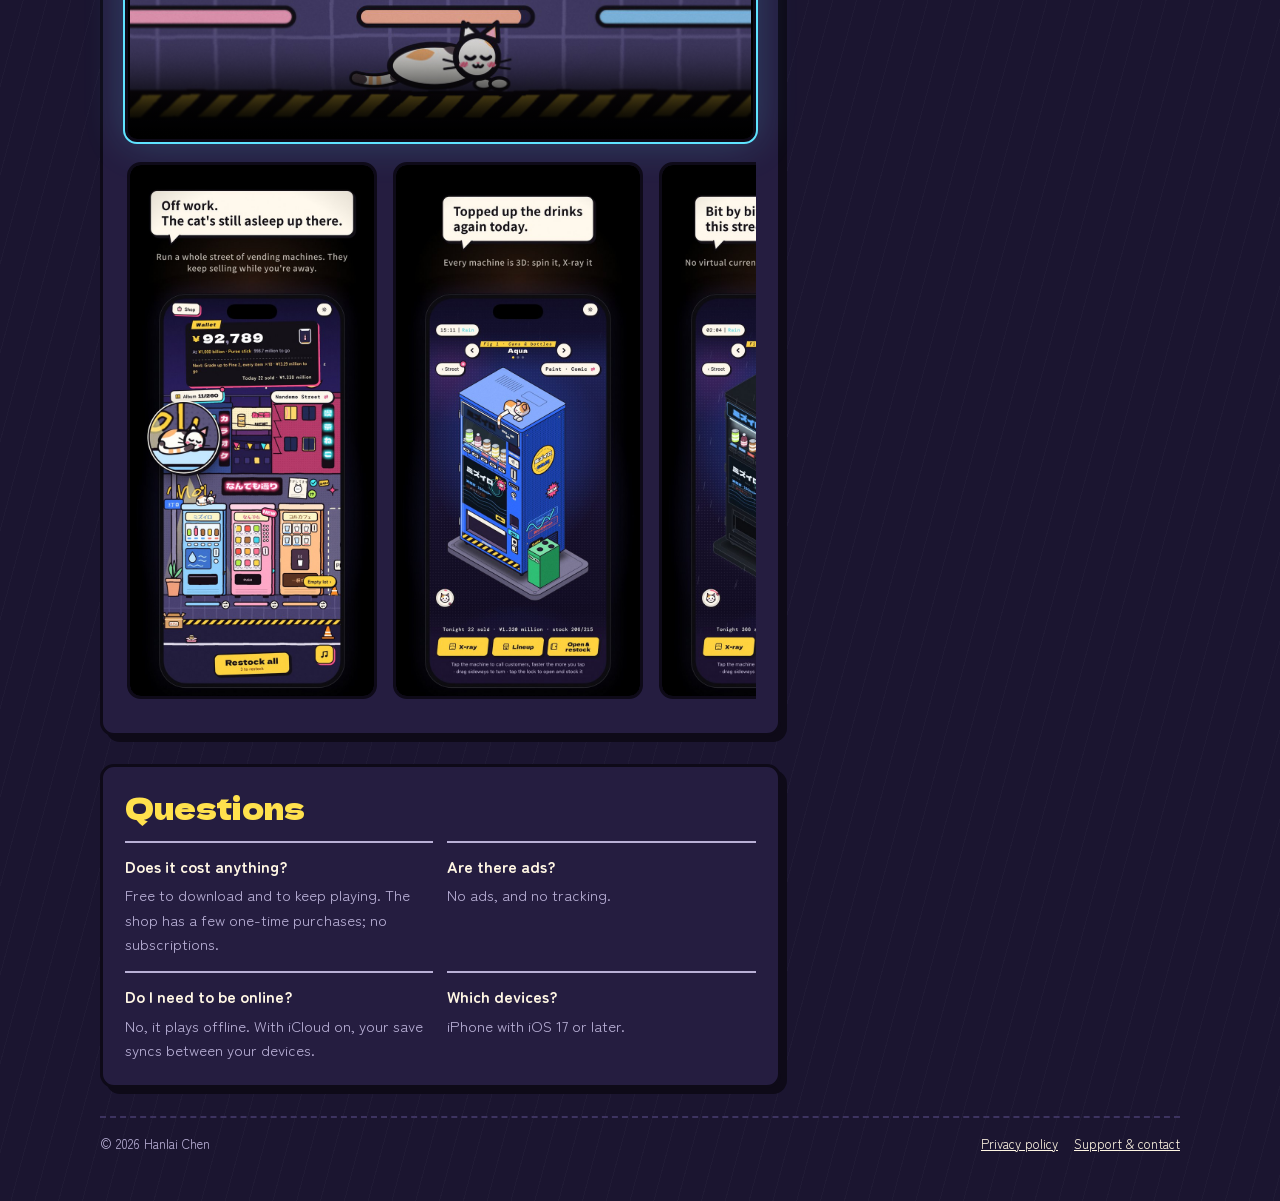
==== commit c69f5d13: "Home page, wide screens: 收起 puts the demo away too The owner (2026-10-28). 收起 under the phone: the p" ====
--- a/index.html
+++ b/index.html
@@ -14,7 +14,7 @@
 <meta name="twitter:card" content="summary_large_image">
 <link rel="icon" href="assets/favicon.png">
 <link rel="apple-touch-icon" href="assets/apple-touch-icon.png">
-<link rel="stylesheet" href="site.css?v=20261028-1810">
+<link rel="stylesheet" href="site.css?v=20261028-1820">
 </head>
 <body>
 <div class="wrap">
@@ -76,7 +76,7 @@
       <button type="button" class="play" id="play"><i></i><span><b data-t="playB">开始试玩</b><small data-t="playS">就在这一页，边看边挂机</small></span></button>
       <button type="button" class="shut" id="shut" data-t="shut" hidden>收起</button>
     </div>
-    <p class="stage-note"><span data-t="demoNote">试玩版 · 存档留在这个浏览器里</span> · <a id="full" href="demo/" target="_blank" rel="noopener" data-t="full">全屏玩</a></p>
+    <p class="stage-note"><span data-t="demoNote">试玩版 · 存档留在这个浏览器里</span> · <a id="full" href="demo/" target="_blank" rel="noopener" data-t="full">全屏玩</a><span class="fold-w"> · <button type="button" class="fold" id="fold" data-t="shut">收起</button></span></p>
   </aside>
   </div>
 
@@ -86,7 +86,7 @@
   </footer>
 </div>
 
-<script src="i18n.js?v=20261028-1810"></script>
+<script src="i18n.js?v=20261028-1820"></script>
 <script>
 const CUT = { 'zh-Hans': '', 'zh-Hant': '-hant', ja: '-ja', en: '-en' };
 const BADGE = { 'zh-Hans': 'zh-cn', 'zh-Hant': 'zh-tw', ja: 'ja-jp', en: 'en-us' };
@@ -185,6 +185,7 @@
 const demoSrc = () => `demo/?lang=${document.documentElement.lang}`;
 function startDemo(e) {
   if (e) e.preventDefault();
+  document.body.classList.remove('folded'); back.hidden = true;
   let f = phone.querySelector('iframe');
   if (!f) {
     phone.querySelector('#shot').remove(); phone.querySelector('#play').remove();
@@ -211,6 +212,10 @@
 document.getElementById('shut').addEventListener('click', () => {
   stage.classList.remove('open'); document.body.classList.remove('lock'); document.getElementById('shut').hidden = true; back.textContent = BACK[document.documentElement.lang]; back.hidden = false;
 });
+// a wide screen: 收起 puts the phone away (the page takes the whole width); the game keeps running out of sight
+document.getElementById('fold').addEventListener('click', () => {
+  document.body.classList.add('folded'); back.textContent = BACK[document.documentElement.lang]; back.hidden = false;
+});
 </script>
 </body>
 </html>
--- a/site.css
+++ b/site.css
@@ -105,6 +105,10 @@
 .stage{position:sticky;top:20px;display:grid;gap:10px;width:calc((100dvh - 96px) * 9 / 19.5);max-width:400px;min-width:300px}
 .stage-note{font-size:13px;color:var(--muted);text-align:center}
 .stage-note a{color:var(--lemon)}
+.fold{font:inherit;color:var(--lemon);background:none;border:0;padding:0;text-decoration:underline;cursor:pointer}
+/* 收起 on a wide screen: the page takes the whole width, the phone goes out of sight but stays loaded (the game runs on) */
+body.folded .layout{grid-template-columns:minmax(0,1fr)}
+body.folded .stage{position:fixed;right:0;bottom:0;visibility:hidden;pointer-events:none}
 .play{inset:auto 0 0;padding:28px 16px 22px}
 .play span{display:grid;gap:2px}
 .play b{font:700 17px var(--body);color:var(--lemon)}
@@ -127,6 +131,7 @@
   .stage{position:static;width:min(340px,100%);min-width:0;justify-self:center;order:-1}
   .flow{display:contents}
   .flow>.hero{order:-2}
+  .fold-w{display:none}
   .stage.open{position:fixed;inset:0;z-index:10;width:100%;max-width:none;justify-self:stretch;margin:0;padding:calc(52px + env(safe-area-inset-top,0px)) 0 0;background:var(--night)}
   .stage.open .phone{width:100%;height:100%;aspect-ratio:auto;border:0;border-radius:0;box-shadow:none}
   .stage.open .stage-note{display:none}
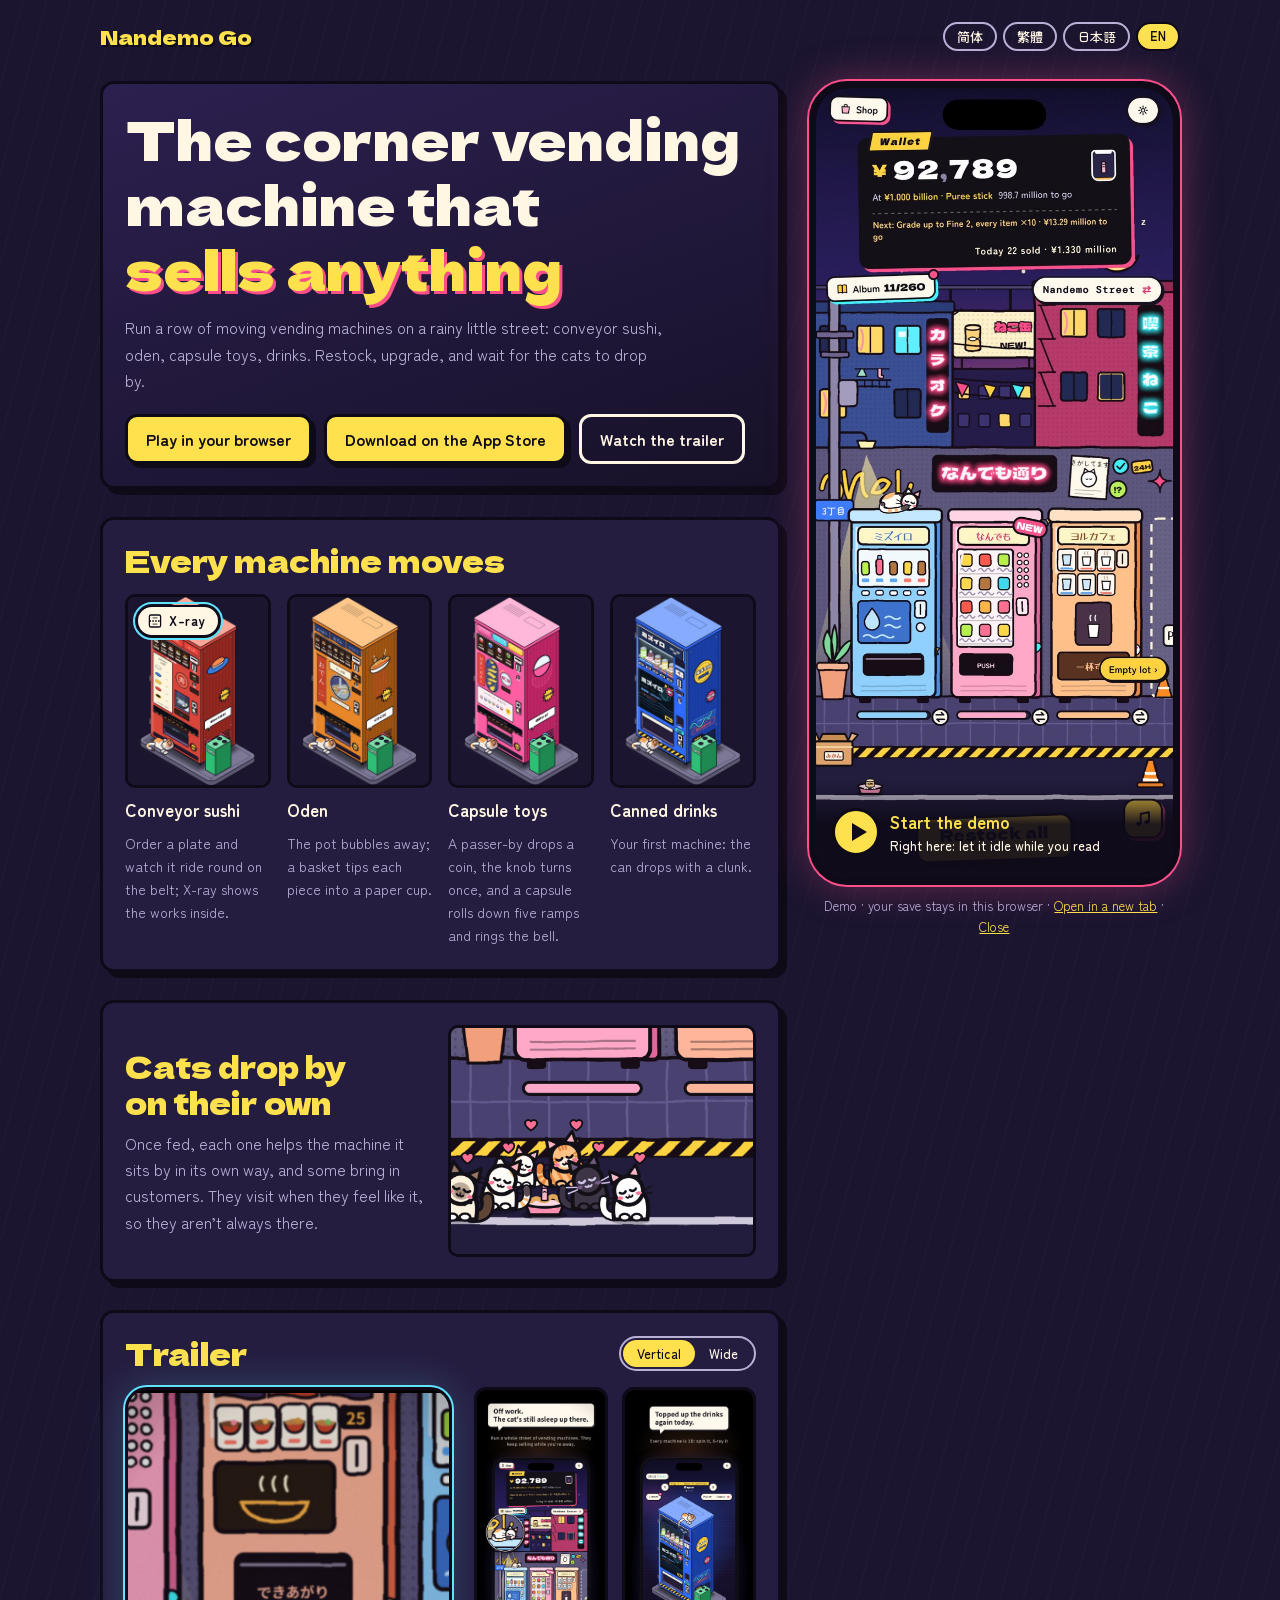
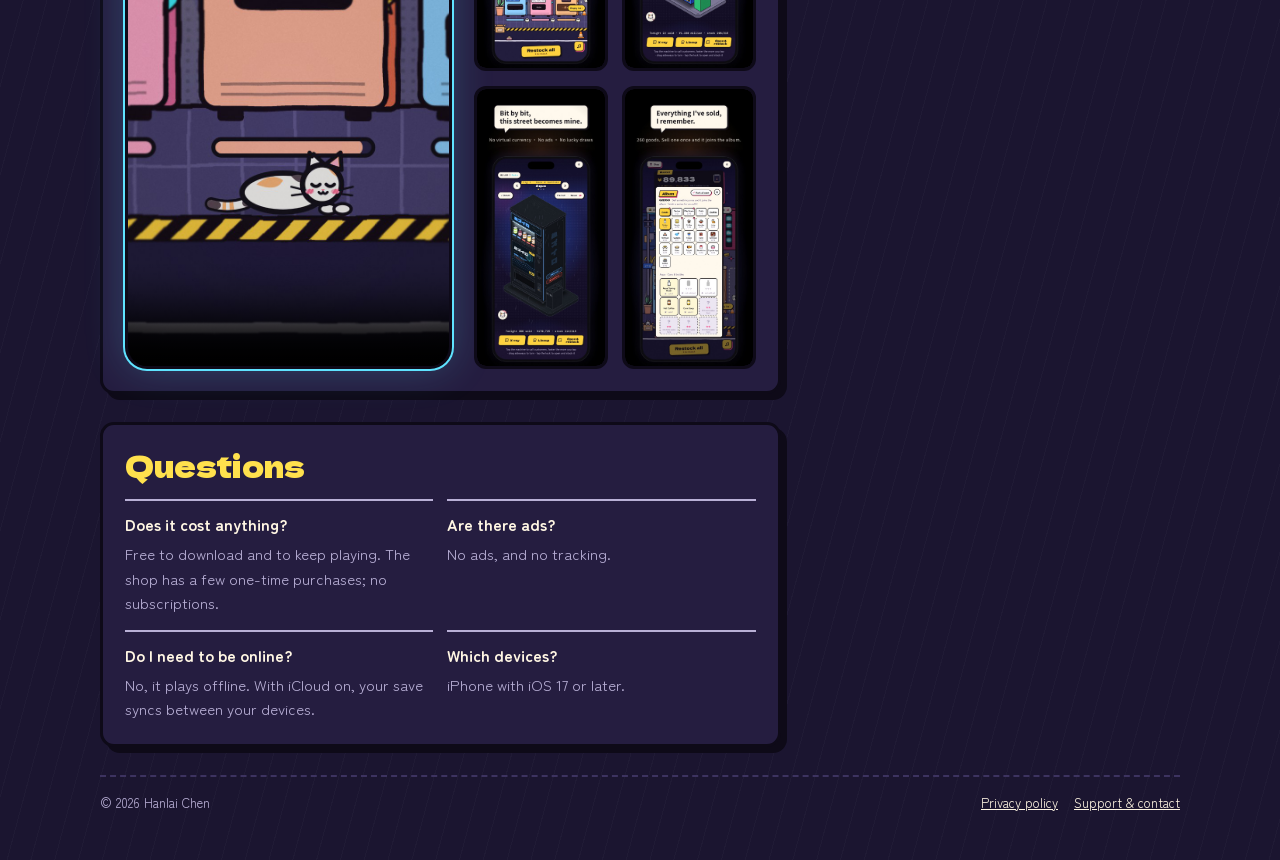
==== commit 3c34e5e3: "Trailer lot: the vertical cut first, beside the four store screenshots The owner (2026-10-28): the v" ====
--- a/index.html
+++ b/index.html
@@ -14,7 +14,7 @@
 <meta name="twitter:card" content="summary_large_image">
 <link rel="icon" href="assets/favicon.png">
 <link rel="apple-touch-icon" href="assets/apple-touch-icon.png">
-<link rel="stylesheet" href="site.css?v=20261028-1820">
+<link rel="stylesheet" href="site.css?v=20261028-1930">
 </head>
 <body>
 <div class="wrap">
@@ -53,9 +53,9 @@
     <img src="assets/cats.jpg" alt="游戏画面：猫咪们围着碗吃饭" data-a="catsA" width="960" height="720" loading="lazy">
   </section>
 
-  <section class="lot" id="trailer">
-    <div class="th"><h2 data-t="h2t">预告片</h2><div class="seg" role="group" aria-label="Trailer"><button type="button" data-o="h" aria-pressed="true" data-t="tH">横版</button><button type="button" data-o="v" aria-pressed="false" data-t="tV">竖版</button></div></div>
-    <video class="film" controls playsinline preload="none" poster="assets/poster-h.jpg" src="assets/trailer-h.mp4"></video>
+  <section class="lot trailer vmode" id="trailer">
+    <div class="th"><h2 data-t="h2t">预告片</h2><div class="seg" role="group" aria-label="Trailer"><button type="button" data-o="v" aria-pressed="true" data-t="tV">竖版</button><button type="button" data-o="h" aria-pressed="false" data-t="tH">横版</button></div></div>
+    <video class="film v" controls playsinline preload="none" poster="assets/poster-v.jpg" src="assets/trailer-v.mp4"></video>
     <div class="rail" id="rail"></div>
   </section>
 
@@ -86,7 +86,7 @@
   </footer>
 </div>
 
-<script src="i18n.js?v=20261028-1820"></script>
+<script src="i18n.js?v=20261028-1930"></script>
 <script>
 const CUT = { 'zh-Hans': '', 'zh-Hant': '-hant', ja: '-ja', en: '-en' };
 const BADGE = { 'zh-Hans': 'zh-cn', 'zh-Hant': 'zh-tw', ja: 'ja-jp', en: 'en-us' };
@@ -147,7 +147,7 @@
   document.getElementById('dl').classList.remove('off');
   document.getElementById('badge').src = `https://tools.applemarketingtools.com/api/badges/download-on-the-app-store/black/${BADGE[lang]}`;
   // the trailer in this page's language (its bubbles, chips and end card)
-  const film = document.querySelector('.film'), src = `assets/trailer-${window.orient || 'h'}${CUT[lang]}.mp4`;
+  const film = document.querySelector('.film'), src = `assets/trailer-${window.orient || 'v'}${CUT[lang]}.mp4`;
   if (film.getAttribute('src') !== src) film.setAttribute('src', src);
   // the demo in this page's language (a playing one reloads in it; the player's own pick in the game holds until this changes)
   const demo = `demo/?lang=${lang}`;
@@ -170,13 +170,13 @@
 // the trailers start at half volume (the owner, 2026-10-28: the music was too loud); the player's slider still goes up
 const film = document.querySelector('.film'); film.volume = .5;
 // 横版 / 竖版: one player, the vertical cut in a phone-shaped frame
-window.orient = 'h';
+window.orient = 'v';   // the vertical cut first (the owner, 2026-10-28: it is the main one)
 const filmSrc = () => `assets/trailer-${window.orient}${CUT[document.documentElement.lang]}.mp4`;
 document.querySelector('.seg').addEventListener('click', e => {
   const b = e.target.closest('button'); if (!b || b.dataset.o === window.orient) return;
   window.orient = b.dataset.o;
   document.querySelectorAll('.seg button').forEach(x => x.setAttribute('aria-pressed', String(x === b)));
-  film.classList.toggle('v', window.orient === 'v'); film.poster = `assets/poster-${window.orient}.jpg`; film.src = filmSrc(); film.volume = .5;
+  film.classList.toggle('v', window.orient === 'v'); document.getElementById('trailer').classList.toggle('vmode', window.orient === 'v'); film.poster = `assets/poster-${window.orient}.jpg`; film.src = filmSrc(); film.volume = .5;
 });
 // the demo: the game's web trial in the page's one phone. On a wide screen the phone stays in view beside the page
 // (sticky) so the game idles while people read; on a narrow one it opens over the page, and 收起 puts it away
--- a/site.css
+++ b/site.css
@@ -124,7 +124,19 @@
 .seg{display:inline-flex;border:2px solid var(--muted);border-radius:999px;padding:2px}
 .seg button{font:500 13px var(--body);color:var(--paper);background:transparent;border:0;border-radius:999px;padding:4px 14px;cursor:pointer}
 .seg button[aria-pressed="true"]{background:var(--lemon);color:var(--ink)}
-.film.v{aspect-ratio:9/16;max-height:80dvh;width:auto;justify-self:center}
+/* the trailer lot. Vertical (the default): the film in a phone-shaped frame on the left, the four store screenshots
+   two by two beside it, the same height; wide: the film across, the screenshots in a strip under it */
+.film.v{aspect-ratio:9/16;width:100%;border-radius:22px}
+.trailer.vmode{grid-template-columns:minmax(0,1fr) minmax(0,.86fr);column-gap:22px;align-items:start}
+.trailer.vmode .th{grid-column:1/-1}
+.trailer.vmode .rail{display:grid;grid-template-columns:1fr 1fr;gap:14px;overflow:visible;padding:0;align-content:space-between;height:100%}
+.trailer.vmode .rail img{width:100%;border-radius:12px}
+@media (max-width:560px){
+  .trailer.vmode{grid-template-columns:minmax(0,1fr)}
+  .trailer.vmode .film.v{width:min(100%,340px);justify-self:center}
+  .trailer.vmode .rail{display:flex;overflow-x:auto;gap:12px;padding:4px 2px 12px;height:auto}
+  .trailer.vmode .rail img{width:min(42vw,180px);flex:0 0 auto}
+}
 @media (min-width:1240px){.machines{grid-template-columns:repeat(4,minmax(0,1fr))}}
 @media (max-width:979px){
   .layout{grid-template-columns:minmax(0,1fr)}
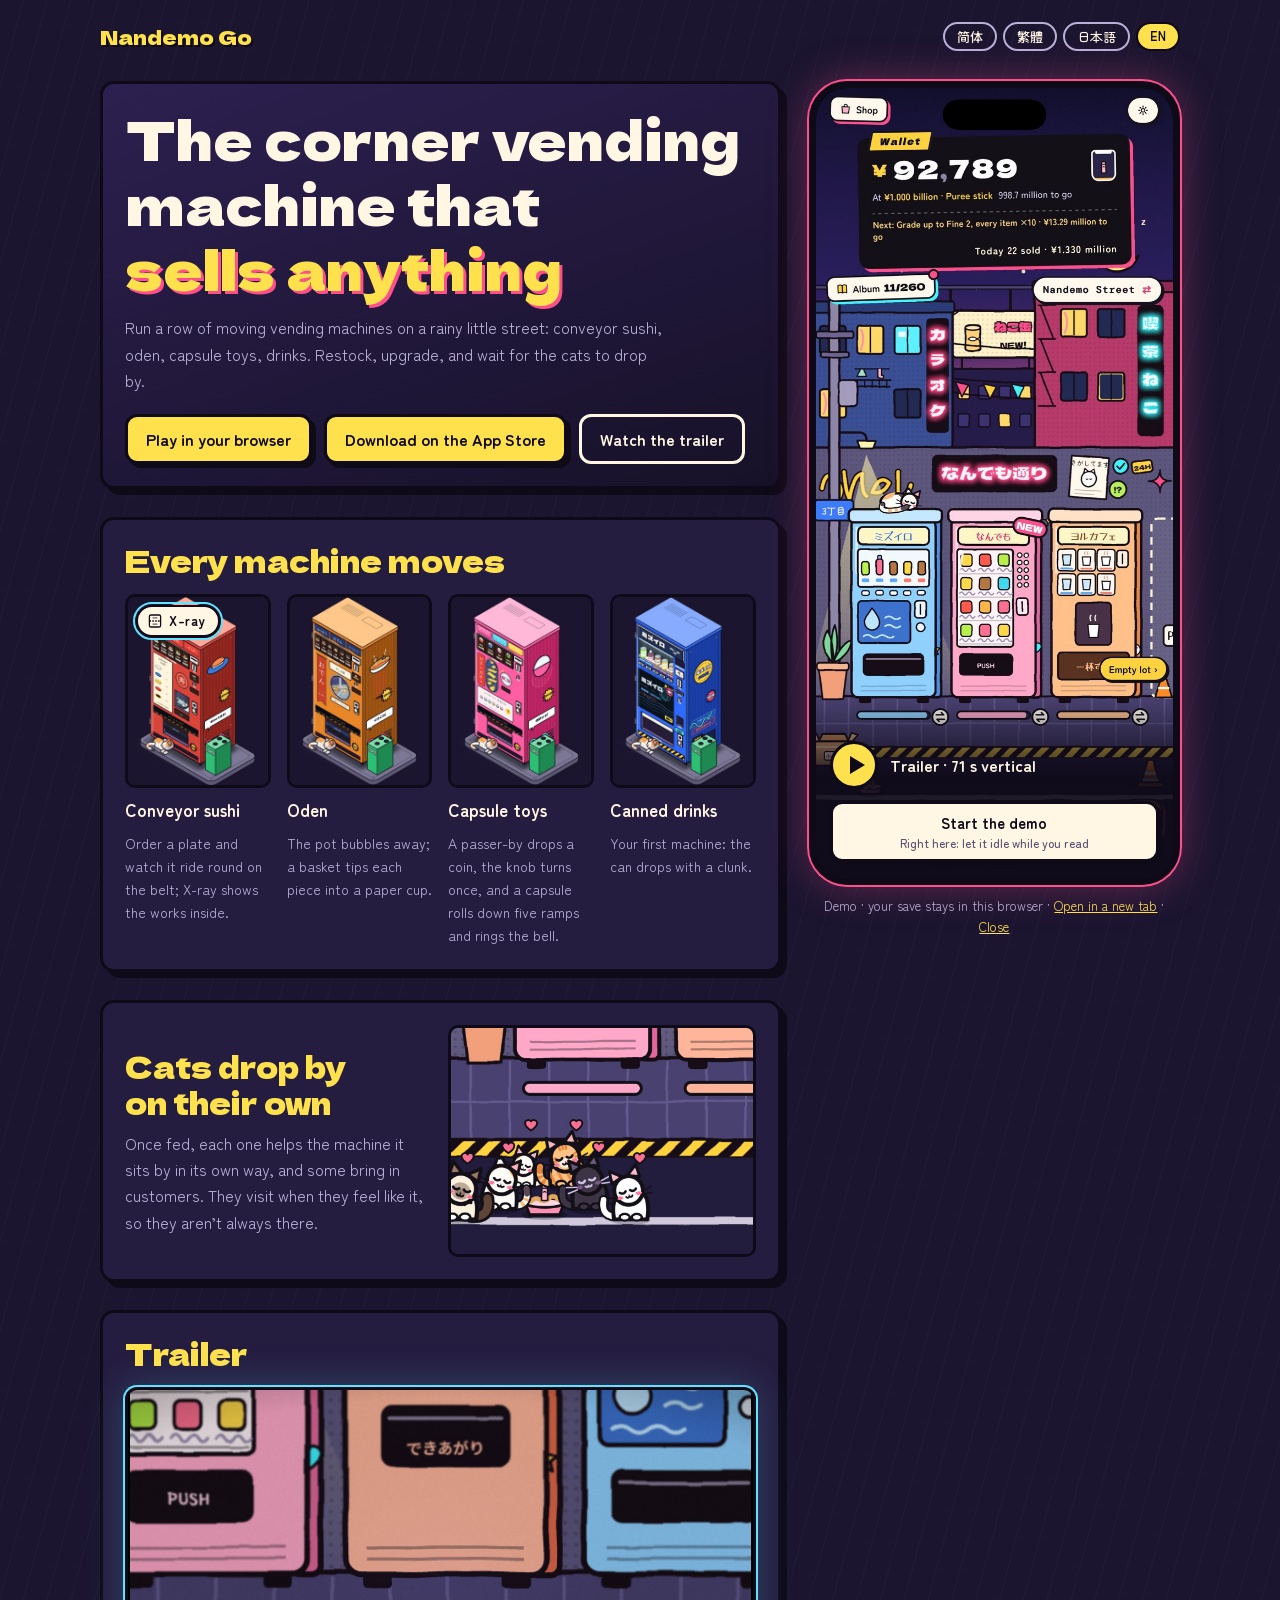
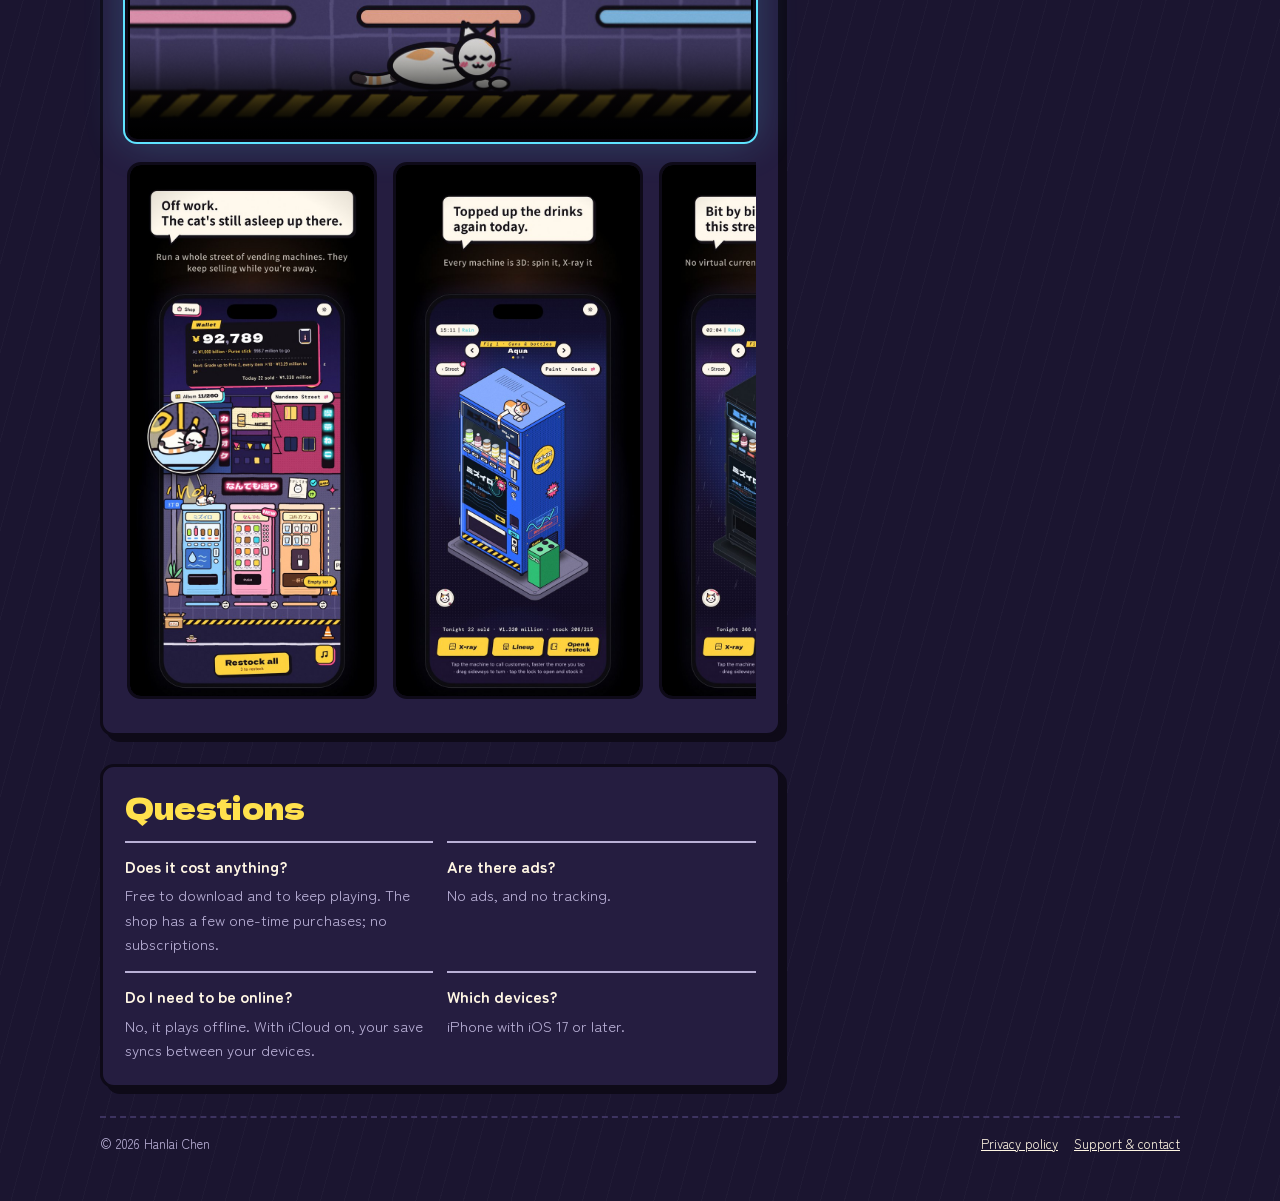
==== commit cc618e9c: "The phone plays the vertical trailer again, beside 开始试玩; the trailer lot as before The owner (2026-1" ====
--- a/index.html
+++ b/index.html
@@ -14,7 +14,7 @@
 <meta name="twitter:card" content="summary_large_image">
 <link rel="icon" href="assets/favicon.png">
 <link rel="apple-touch-icon" href="assets/apple-touch-icon.png">
-<link rel="stylesheet" href="site.css?v=20261028-1930">
+<link rel="stylesheet" href="site.css?v=20261028-1935">
 </head>
 <body>
 <div class="wrap">
@@ -53,9 +53,9 @@
     <img src="assets/cats.jpg" alt="游戏画面：猫咪们围着碗吃饭" data-a="catsA" width="960" height="720" loading="lazy">
   </section>
 
-  <section class="lot trailer vmode" id="trailer">
-    <div class="th"><h2 data-t="h2t">预告片</h2><div class="seg" role="group" aria-label="Trailer"><button type="button" data-o="v" aria-pressed="true" data-t="tV">竖版</button><button type="button" data-o="h" aria-pressed="false" data-t="tH">横版</button></div></div>
-    <video class="film v" controls playsinline preload="none" poster="assets/poster-v.jpg" src="assets/trailer-v.mp4"></video>
+  <section class="lot" id="trailer">
+    <h2 data-t="h2t">预告片</h2>
+    <video class="film" controls playsinline preload="none" poster="assets/poster-h.jpg" src="assets/trailer-h.mp4"></video>
     <div class="rail" id="rail"></div>
   </section>
 
@@ -72,8 +72,14 @@
 
   <aside class="stage" id="stage" aria-label="Demo">
     <div class="phone" id="phone">
-      <img id="shot" src="assets/phone-zh-Hans.jpg" alt="" data-a="shotA">
-      <button type="button" class="play" id="play"><i></i><span><b data-t="playB">开始试玩</b><small data-t="playS">就在这一页，边看边挂机</small></span></button>
+      <div class="cover" id="cover">
+        <img id="shot" src="assets/phone-zh-Hans.jpg" alt="" data-a="shotA">
+        <div class="play">
+          <button type="button" class="pv" id="pv"><i></i><span data-t="trailerV">预告片 · 71 秒竖版</span></button>
+          <button type="button" class="pd" id="play"><b data-t="playB">开始试玩</b><small data-t="playS">就在这一页，边看边挂机</small></button>
+        </div>
+        <button type="button" class="pd chip" id="play2" data-t="playB" hidden>开始试玩</button>
+      </div>
       <button type="button" class="shut" id="shut" data-t="shut" hidden>收起</button>
     </div>
     <p class="stage-note"><span data-t="demoNote">试玩版 · 存档留在这个浏览器里</span> · <a id="full" href="demo/" target="_blank" rel="noopener" data-t="full">全屏玩</a><span class="fold-w"> · <button type="button" class="fold" id="fold" data-t="shut">收起</button></span></p>
@@ -86,7 +92,7 @@
   </footer>
 </div>
 
-<script src="i18n.js?v=20261028-1930"></script>
+<script src="i18n.js?v=20261028-1935"></script>
 <script>
 const CUT = { 'zh-Hans': '', 'zh-Hant': '-hant', ja: '-ja', en: '-en' };
 const BADGE = { 'zh-Hans': 'zh-cn', 'zh-Hant': 'zh-tw', ja: 'ja-jp', en: 'en-us' };
@@ -101,7 +107,7 @@
     h2t: '预告片', h2f: '常见问题',
     q1: '要钱吗？', a1: '免费下载，可以一直玩下去。商店里有几件一次买断的东西，没有订阅。', q2: '有广告吗？', a2: '没有广告，也不追踪你。',
     q3: '要联网吗？', a3: '不用，离线就能玩。开了 iCloud 会在你的设备之间同步存档。', q4: '支持哪些设备？', a4: 'iPhone，iOS 17 或更新。',
-    playB: '开始试玩', playS: '就在这一页，边看边挂机', shut: '收起', demoNote: '试玩版 · 存档留在这个浏览器里', full: '新标签页打开', tH: '横版', tV: '竖版',
+    playB: '开始试玩', playS: '就在这一页，边看边挂机', shut: '收起', demoNote: '试玩版 · 存档留在这个浏览器里', full: '新标签页打开',
     try: '在浏览器里试玩', privacy: '隐私政策', support: '支持与联系' },
   'zh-Hant': { title: '南丁貓自販機 · Nandemo Go', name: '南丁貓自販機', h1: '街角那台<em>什麼都賣</em>的自販機',
     lead: '在雨夜的小街上經營一排會動的自動販賣機：迴轉壽司、關東煮、扭蛋、飲料。補貨、升級，等貓來串門子。',
@@ -113,7 +119,7 @@
     h2t: '預告片', h2f: '常見問題',
     q1: '要錢嗎？', a1: '免費下載，可以一直玩下去。商店裡有幾件一次買斷的東西，沒有訂閱。', q2: '有廣告嗎？', a2: '沒有廣告，也不追蹤你。',
     q3: '要連網嗎？', a3: '不用，離線就能玩。開了 iCloud 會在你的裝置之間同步存檔。', q4: '支援哪些裝置？', a4: 'iPhone，iOS 17 或更新版本。',
-    playB: '開始試玩', playS: '就在這一頁，邊看邊掛機', shut: '收起', demoNote: '試玩版 · 存檔留在這個瀏覽器裡', full: '新分頁開啟', tH: '橫式', tV: '直式',
+    playB: '開始試玩', playS: '就在這一頁，邊看邊掛機', shut: '收起', demoNote: '試玩版 · 存檔留在這個瀏覽器裡', full: '新分頁開啟',
     try: '在瀏覽器裡試玩', privacy: '隱私權政策', support: '支援與聯絡' },
   ja: { title: 'なんでも自販機 · Nandemo Go', name: 'なんでも自販機', h1: '街角の<em>なんでも売る</em>自販機',
     lead: '雨の夜の小さな通りで、動く自動販売機を並べて営む。回転寿司、おでん、ガチャ、ドリンク。補充して、改良して、猫が来るのを待つ。',
@@ -125,7 +131,7 @@
     h2t: 'トレーラー', h2f: 'よくある質問',
     q1: 'お金はかかる？', a1: 'ダウンロード無料で、ずっと遊べる。ショップには買い切りのアイテムがいくつかあり、サブスクはない。', q2: '広告はある？', a2: '広告はなく、トラッキングもしない。',
     q3: 'ネットは必要？', a3: 'いらない。オフラインで遊べる。iCloud をオンにすると、端末どうしでセーブを同期する。', q4: '対応端末は？', a4: 'iPhone、iOS 17 以降。',
-    playB: '体験版をはじめる', playS: 'このページのまま、眺めながら放置できる', shut: '閉じる', demoNote: '体験版 · セーブはこのブラウザに残る', full: '新しいタブで開く', tH: '横', tV: '縦',
+    playB: '体験版をはじめる', playS: 'このページのまま、眺めながら放置できる', shut: '閉じる', demoNote: '体験版 · セーブはこのブラウザに残る', full: '新しいタブで開く',
     try: 'ブラウザで遊ぶ', privacy: 'プライバシーポリシー', support: 'サポート・お問い合わせ' },
   en: { title: 'Nandemo Go: Idle Vending', name: 'Nandemo Go', h1: 'The corner vending machine that <em>sells anything</em>',
     lead: 'Run a row of moving vending machines on a rainy little street: conveyor sushi, oden, capsule toys, drinks. Restock, upgrade, and wait for the cats to drop by.',
@@ -137,7 +143,7 @@
     h2t: 'Trailer', h2f: 'Questions',
     q1: 'Does it cost anything?', a1: 'Free to download and to keep playing. The shop has a few one-time purchases; no subscriptions.', q2: 'Are there ads?', a2: 'No ads, and no tracking.',
     q3: 'Do I need to be online?', a3: 'No, it plays offline. With iCloud on, your save syncs between your devices.', q4: 'Which devices?', a4: 'iPhone with iOS 17 or later.',
-    playB: 'Start the demo', playS: 'Right here: let it idle while you read', shut: 'Close', demoNote: 'Demo · your save stays in this browser', full: 'Open in a new tab', tH: 'Wide', tV: 'Vertical',
+    playB: 'Start the demo', playS: 'Right here: let it idle while you read', shut: 'Close', demoNote: 'Demo · your save stays in this browser', full: 'Open in a new tab',
     try: 'Play in your browser', privacy: 'Privacy policy', support: 'Support & contact' }
 }, lang => {
   // this language's game screenshot in the phone, Apple's badge in this language, and the four store screenshots
@@ -147,8 +153,9 @@
   document.getElementById('dl').classList.remove('off');
   document.getElementById('badge').src = `https://tools.applemarketingtools.com/api/badges/download-on-the-app-store/black/${BADGE[lang]}`;
   // the trailer in this page's language (its bubbles, chips and end card)
-  const film = document.querySelector('.film'), src = `assets/trailer-${window.orient || 'v'}${CUT[lang]}.mp4`;
+  const film = document.querySelector('.film'), src = `assets/trailer-h${CUT[lang]}.mp4`;
   if (film.getAttribute('src') !== src) film.setAttribute('src', src);
+  const vt = document.querySelector('#cover .vt'); if (vt) vt.src = `assets/trailer-v${CUT[lang]}.mp4`;
   // the demo in this page's language (a playing one reloads in it; the player's own pick in the game holds until this changes)
   const demo = `demo/?lang=${lang}`;
   document.getElementById('try').href = demo; document.getElementById('full').href = demo;
@@ -169,14 +176,15 @@
 if (matchMedia('(prefers-reduced-motion: reduce)').matches) document.querySelectorAll('.m video').forEach(v => { v.removeAttribute('autoplay'); v.pause(); });
 // the trailers start at half volume (the owner, 2026-10-28: the music was too loud); the player's slider still goes up
 const film = document.querySelector('.film'); film.volume = .5;
-// 横版 / 竖版: one player, the vertical cut in a phone-shaped frame
-window.orient = 'v';   // the vertical cut first (the owner, 2026-10-28: it is the main one)
-const filmSrc = () => `assets/trailer-${window.orient}${CUT[document.documentElement.lang]}.mp4`;
-document.querySelector('.seg').addEventListener('click', e => {
-  const b = e.target.closest('button'); if (!b || b.dataset.o === window.orient) return;
-  window.orient = b.dataset.o;
-  document.querySelectorAll('.seg button').forEach(x => x.setAttribute('aria-pressed', String(x === b)));
-  film.classList.toggle('v', window.orient === 'v'); document.getElementById('trailer').classList.toggle('vmode', window.orient === 'v'); film.poster = `assets/poster-${window.orient}.jpg`; film.src = filmSrc(); film.volume = .5;
+// the vertical trailer plays in the phone (the owner, 2026-10-28: as before, the main cut, first thing seen); when it
+// ends the phone shows its cover again. 开始试玩 swaps it for the game
+const cover = document.getElementById('cover');
+document.getElementById('pv').addEventListener('click', () => {
+  const v = document.createElement('video');
+  Object.assign(v, { controls: true, playsInline: true, autoplay: true, poster: 'assets/poster-v.jpg', src: `assets/trailer-v${CUT[document.documentElement.lang]}.mp4`, volume: .5 });
+  v.className = 'vt'; cover.classList.add('playing'); cover.prepend(v); document.getElementById('play2').hidden = false;
+  v.play().catch(() => {});
+  v.addEventListener('ended', () => { v.remove(); cover.classList.remove('playing'); document.getElementById('play2').hidden = true; });
 });
 // the demo: the game's web trial in the page's one phone. On a wide screen the phone stays in view beside the page
 // (sticky) so the game idles while people read; on a narrow one it opens over the page, and 收起 puts it away
@@ -188,7 +196,7 @@
   document.body.classList.remove('folded'); back.hidden = true;
   let f = phone.querySelector('iframe');
   if (!f) {
-    phone.querySelector('#shot').remove(); phone.querySelector('#play').remove();
+    cover.remove();
     phone.insertAdjacentHTML('afterbegin', `<iframe src="${demoSrc()}" title="Nandemo Go demo" allow="autoplay; fullscreen"></iframe>`);
     f = phone.querySelector('iframe'); stage.classList.add('live'); fit();
   }
@@ -205,6 +213,7 @@
 };
 new ResizeObserver(fit).observe(phone);
 document.getElementById('play').addEventListener('click', startDemo);
+document.getElementById('play2').addEventListener('click', startDemo);
 document.getElementById('try').addEventListener('click', startDemo);
 const back = document.createElement('button'); back.type = 'button'; back.className = 'cta back'; back.hidden = true;
 document.body.appendChild(back); back.addEventListener('click', startDemo);
--- a/site.css
+++ b/site.css
@@ -109,34 +109,23 @@
 /* 收起 on a wide screen: the page takes the whole width, the phone goes out of sight but stays loaded (the game runs on) */
 body.folded .layout{grid-template-columns:minmax(0,1fr)}
 body.folded .stage{position:fixed;right:0;bottom:0;visibility:hidden;pointer-events:none}
-.play{inset:auto 0 0;padding:28px 16px 22px}
-.play span{display:grid;gap:2px}
-.play b{font:700 17px var(--body);color:var(--lemon)}
-.play small{font-size:13px;color:var(--paper)}
-.play i{width:48px;height:48px}
-.play i::after{left:17px;top:12px;border-left-width:15px;border-top-width:9px;border-bottom-width:9px}
-@media (prefers-reduced-motion:no-preference){.stage:not(.live) .play i{animation:nudge 2.4s ease-in-out infinite}@keyframes nudge{0%,100%{transform:scale(1)}50%{transform:scale(1.08)}}}
+/* the phone's cover: the vertical trailer (the main button) and 开始试玩 (the owner, 2026-10-28) */
+.cover{position:absolute;inset:0}
+.cover .vt{position:absolute;inset:0;width:100%;height:100%;object-fit:contain;background:#000}
+.cover.playing img,.cover.playing .play{display:none}
+.play{inset:auto 0 0;padding:44px 14px 16px;flex-direction:column;align-items:stretch;gap:12px;cursor:default}
+.pv{display:flex;align-items:center;gap:12px;border:0;background:none;color:var(--paper);font:700 16px var(--body);text-align:left;cursor:pointer;padding:0}
+.pv i{width:48px;height:48px;border-radius:50%;background:var(--lemon);border:3px solid var(--ink);position:relative;flex:none}
+.pv i::after{content:"";position:absolute;left:17px;top:12px;border-left:15px solid var(--ink);border-top:9px solid transparent;border-bottom:9px solid transparent}
+.pd{display:grid;gap:1px;justify-items:center;border:3px solid var(--ink);border-radius:12px;background:var(--paper);color:var(--ink);padding:8px 12px;box-shadow:3px 3px 0 var(--ink);cursor:pointer;font:700 15px var(--body)}
+.pd small{font:500 12px var(--body);color:#5b5070}
+.pd[hidden]{display:none}
+.pd.chip{position:absolute;right:12px;top:12px;z-index:2;padding:6px 14px;border-radius:999px;font-size:14px}
+@media (prefers-reduced-motion:no-preference){.stage:not(.live) .pv i{animation:nudge 2.4s ease-in-out infinite}@keyframes nudge{0%,100%{transform:scale(1)}50%{transform:scale(1.08)}}}
 .stage.live .phone{box-shadow:0 0 0 2px var(--lemon),0 0 46px rgba(255,225,77,.3)}
 .shut{position:absolute;left:12px;top:calc(12px + env(safe-area-inset-top,0px));z-index:2;font:700 14px var(--body);color:var(--ink);background:var(--paper);border:2px solid var(--ink);border-radius:999px;padding:6px 14px;box-shadow:2px 2px 0 var(--ink);cursor:pointer}
 .back{position:fixed;right:16px;bottom:calc(16px + env(safe-area-inset-bottom,0px));z-index:5}
 .machines{grid-template-columns:repeat(2,minmax(0,1fr))}
-.th{display:flex;flex-wrap:wrap;align-items:center;justify-content:space-between;gap:12px}
-.seg{display:inline-flex;border:2px solid var(--muted);border-radius:999px;padding:2px}
-.seg button{font:500 13px var(--body);color:var(--paper);background:transparent;border:0;border-radius:999px;padding:4px 14px;cursor:pointer}
-.seg button[aria-pressed="true"]{background:var(--lemon);color:var(--ink)}
-/* the trailer lot. Vertical (the default): the film in a phone-shaped frame on the left, the four store screenshots
-   two by two beside it, the same height; wide: the film across, the screenshots in a strip under it */
-.film.v{aspect-ratio:9/16;width:100%;border-radius:22px}
-.trailer.vmode{grid-template-columns:minmax(0,1fr) minmax(0,.86fr);column-gap:22px;align-items:start}
-.trailer.vmode .th{grid-column:1/-1}
-.trailer.vmode .rail{display:grid;grid-template-columns:1fr 1fr;gap:14px;overflow:visible;padding:0;align-content:space-between;height:100%}
-.trailer.vmode .rail img{width:100%;border-radius:12px}
-@media (max-width:560px){
-  .trailer.vmode{grid-template-columns:minmax(0,1fr)}
-  .trailer.vmode .film.v{width:min(100%,340px);justify-self:center}
-  .trailer.vmode .rail{display:flex;overflow-x:auto;gap:12px;padding:4px 2px 12px;height:auto}
-  .trailer.vmode .rail img{width:min(42vw,180px);flex:0 0 auto}
-}
 @media (min-width:1240px){.machines{grid-template-columns:repeat(4,minmax(0,1fr))}}
 @media (max-width:979px){
   .layout{grid-template-columns:minmax(0,1fr)}
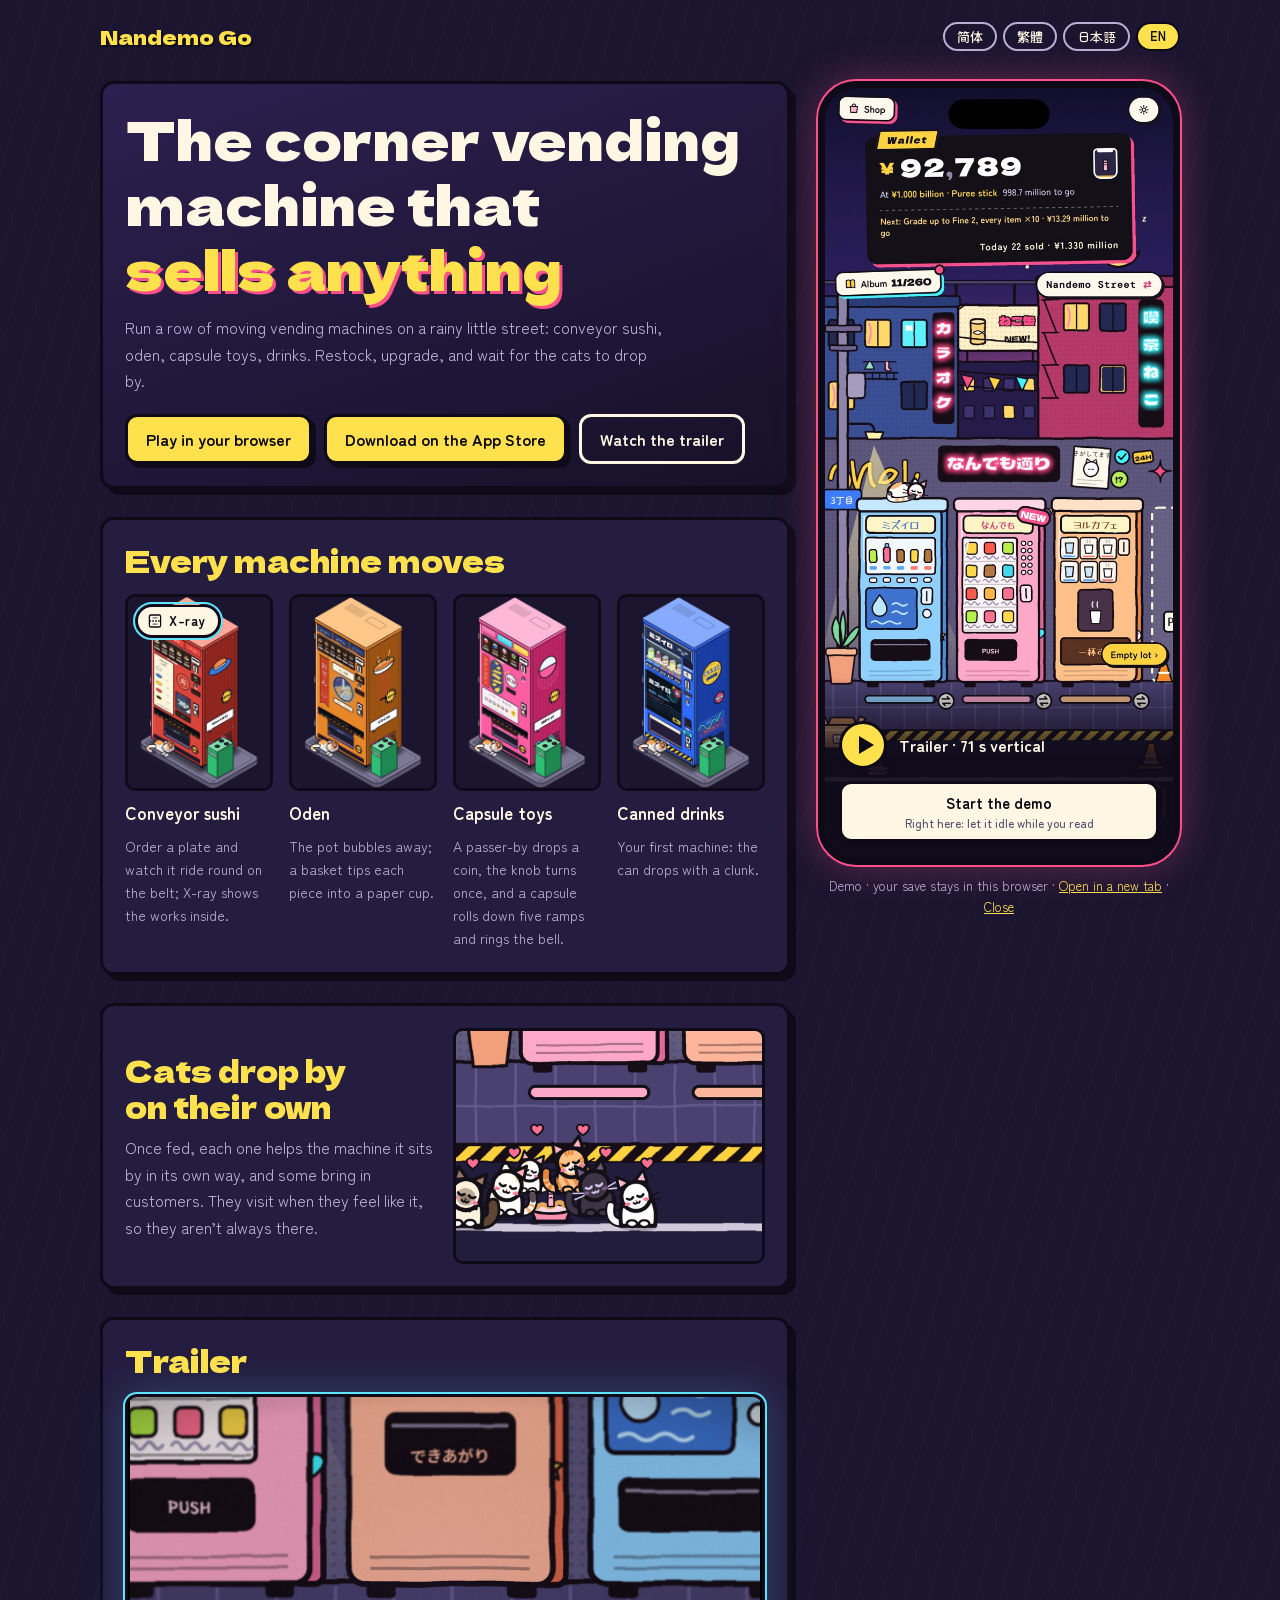
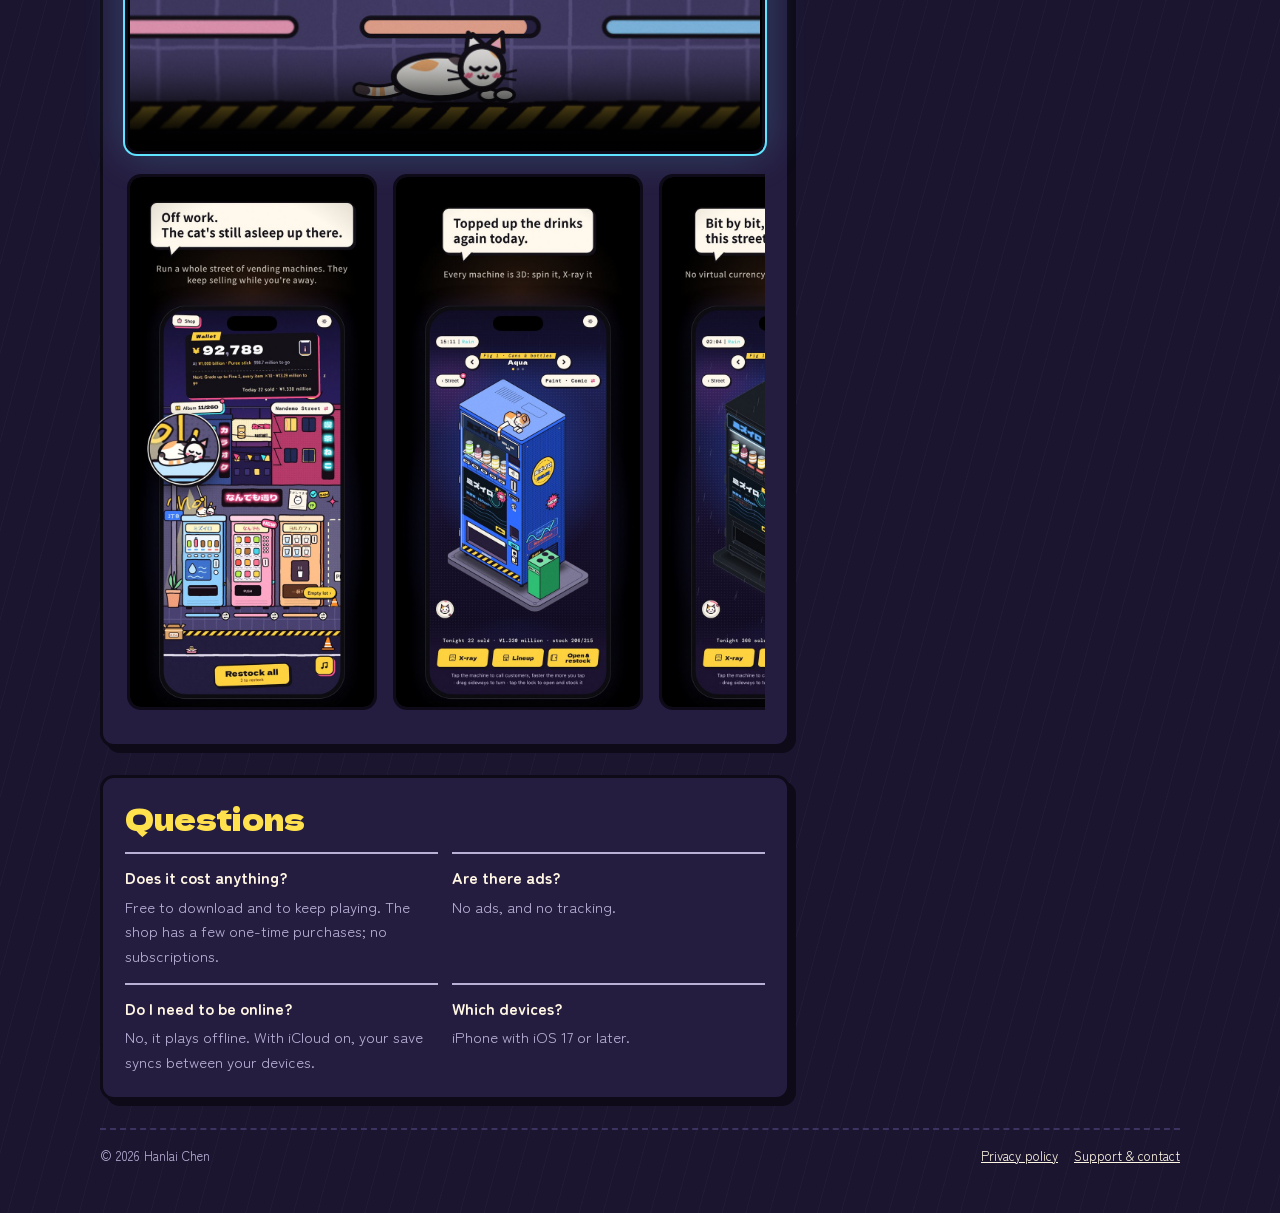
==== commit 49346a17: "Big screens: the whole page scaled up, as on a 1536 × 768 screen The owner (2026-10-28): the content" ====
--- a/index.html
+++ b/index.html
@@ -14,7 +14,11 @@
 <meta name="twitter:card" content="summary_large_image">
 <link rel="icon" href="assets/favicon.png">
 <link rel="apple-touch-icon" href="assets/apple-touch-icon.png">
-<link rel="stylesheet" href="site.css?v=20261028-1935">
+<script>/* a big screen: the whole page scaled up so it reads as it does on a 1536 × 768 one (the owner, 2026-10-28: too
+   small at 1080p; 2K and 4K in proportion); up to 2.5×, never below 1 */
+(() => { const z = () => document.documentElement.style.setProperty('--z', Math.max(1, Math.min(2.5, innerWidth / 1536, innerHeight / 768)).toFixed(3));
+  z(); addEventListener('resize', z); })();</script>
+<link rel="stylesheet" href="site.css?v=20261028-1950">
 </head>
 <body>
 <div class="wrap">
@@ -92,7 +96,7 @@
   </footer>
 </div>
 
-<script src="i18n.js?v=20261028-1935"></script>
+<script src="i18n.js?v=20261028-1950"></script>
 <script>
 const CUT = { 'zh-Hans': '', 'zh-Hant': '-hant', ja: '-ja', en: '-en' };
 const BADGE = { 'zh-Hans': 'zh-cn', 'zh-Hant': 'zh-tw', ja: 'ja-jp', en: 'en-us' };
--- a/site.css
+++ b/site.css
@@ -16,7 +16,7 @@
 body{margin:0;background:var(--night);color:var(--paper);font-family:var(--body);font-size:16px;line-height:1.65;-webkit-font-smoothing:antialiased;
   padding-left:max(16px,env(safe-area-inset-left,0px));padding-right:max(16px,env(safe-area-inset-right,0px));
   background-image:repeating-linear-gradient(105deg,transparent 0 22px,rgba(255,255,255,.025) 22px 23px)}
-.wrap{max-width:1080px;margin:0 auto;display:grid;grid-template-columns:minmax(0,1fr);gap:28px;padding-block:20px calc(48px + env(safe-area-inset-bottom,0px))}
+.wrap{zoom:var(--z,1);max-width:1080px;margin:0 auto;display:grid;grid-template-columns:minmax(0,1fr);gap:28px;padding-block:20px calc(48px + env(safe-area-inset-bottom,0px))}
 h1,h2{font-family:var(--display);font-weight:400;margin:0;text-wrap:balance;line-height:1.2}
 html:lang(zh-Hans) h1,html:lang(zh-Hans) h2,html:lang(zh-Hans) .logo{font-family:"ZCOOL QingKe HuangYou","PingFang SC",sans-serif;letter-spacing:.02em}
 html:lang(zh-Hant) h1,html:lang(zh-Hant) h2,html:lang(zh-Hant) .logo{font-weight:900}
@@ -102,7 +102,7 @@
    lot; the game opens over the page, 收起 puts it away still running, a chip brings it back */
 .layout{display:grid;grid-template-columns:minmax(0,1fr) auto;gap:28px;align-items:start}
 .flow{display:grid;grid-template-columns:minmax(0,1fr);gap:28px;min-width:0}
-.stage{position:sticky;top:20px;display:grid;gap:10px;width:calc((100dvh - 96px) * 9 / 19.5);max-width:400px;min-width:300px}
+.stage{position:sticky;top:20px;display:grid;gap:10px;width:calc((100dvh / var(--z,1) - 116px) * 9 / 19.5);max-width:400px;min-width:300px}
 .stage-note{font-size:13px;color:var(--muted);text-align:center}
 .stage-note a{color:var(--lemon)}
 .fold{font:inherit;color:var(--lemon);background:none;border:0;padding:0;text-decoration:underline;cursor:pointer}
